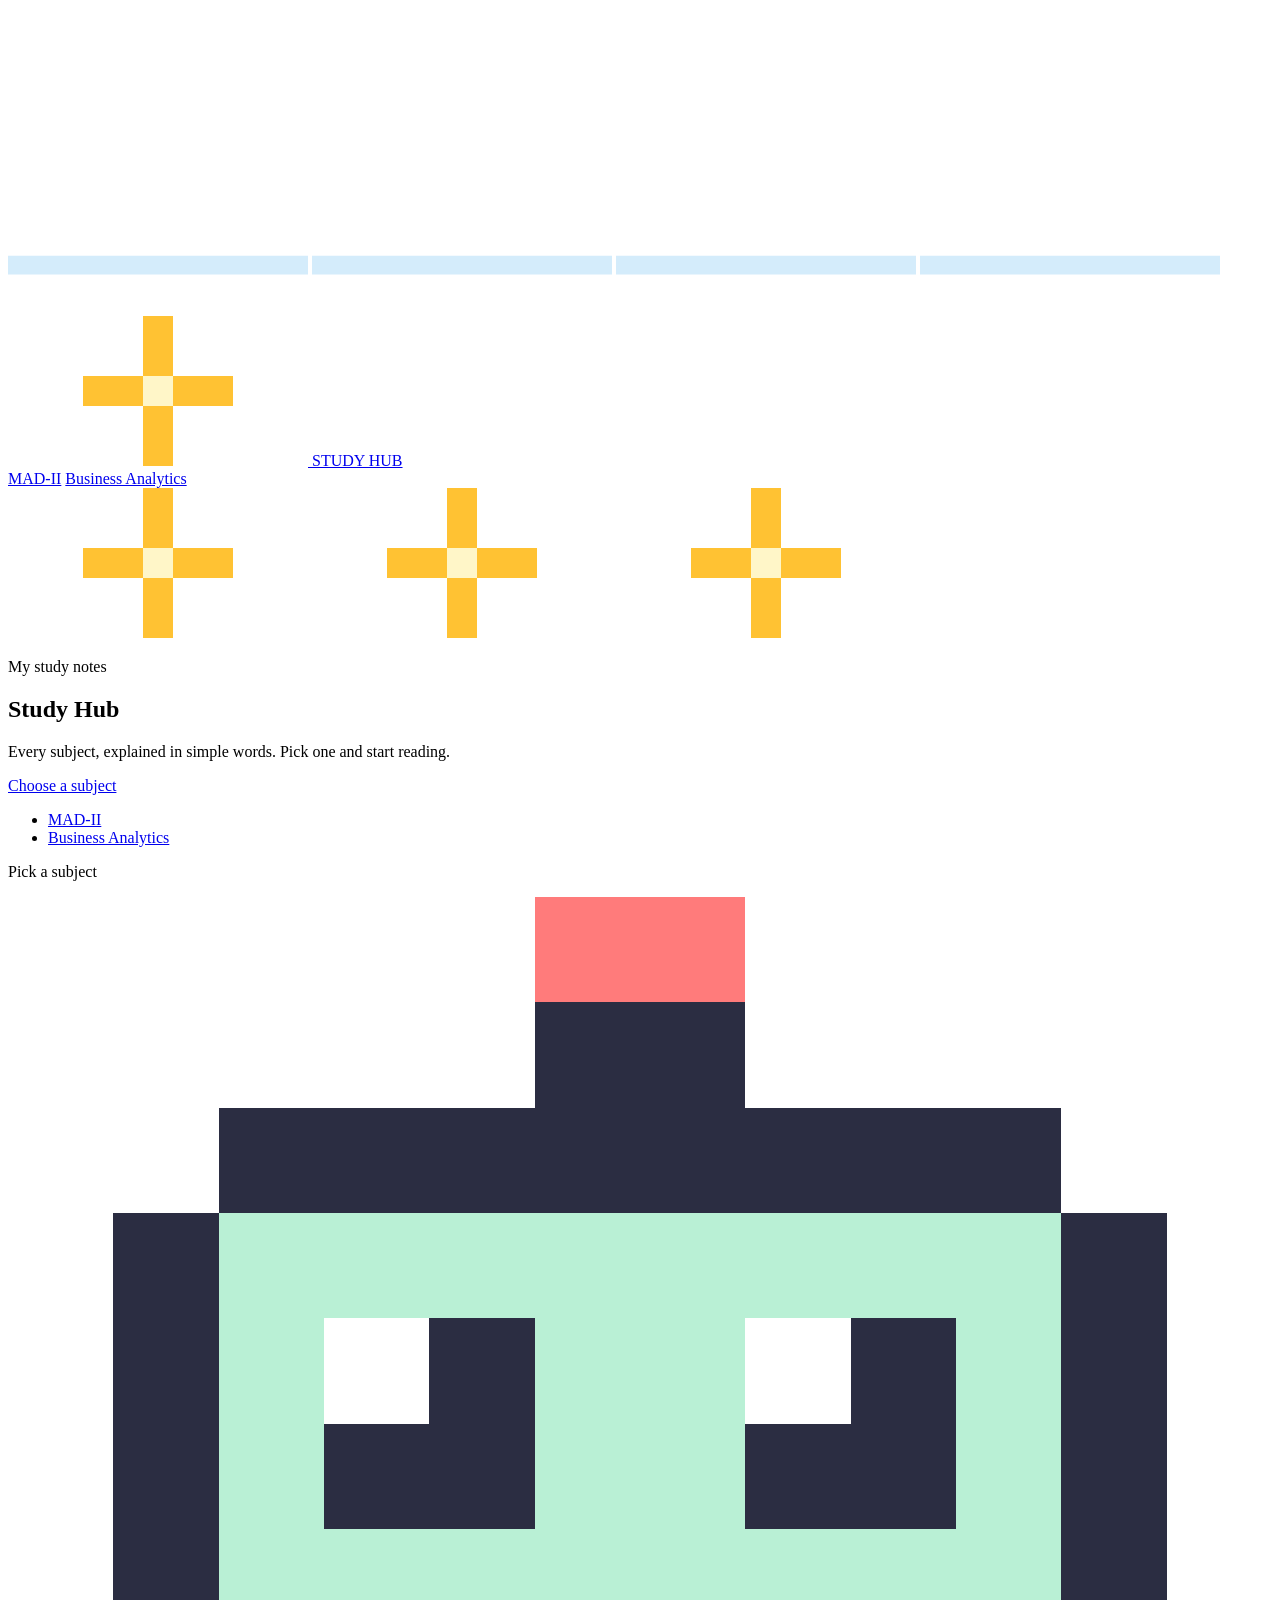
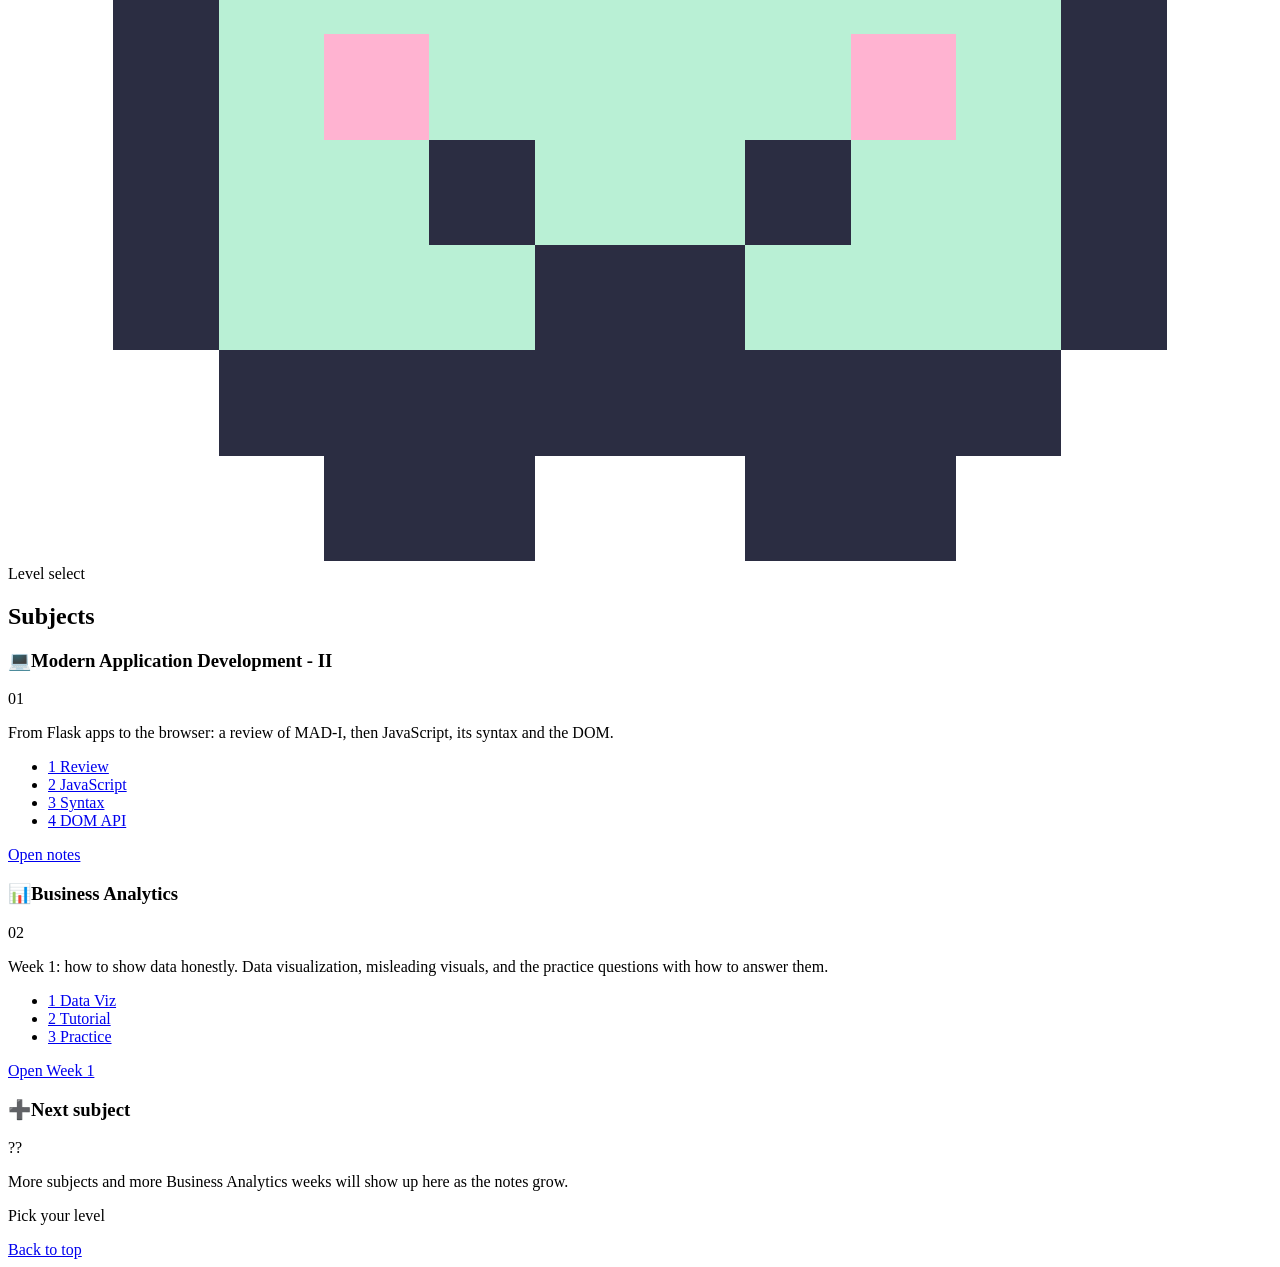
==== index.html @ 75c836ed "Rename index_1.html to index.html" ====
<!DOCTYPE html>
<html lang="en">
<head>
  <meta charset="utf-8">
  <meta name="viewport" content="width=device-width, initial-scale=1">
  <title>Study Hub</title>
  <meta name="description" content="Study Hub: my notes in simple words, one subject at a time. Modern Application Development - II and Business Analytics.">
  <link rel="preconnect" href="https://fonts.googleapis.com">
  <link rel="preconnect" href="https://fonts.gstatic.com" crossorigin>
  <link href="https://fonts.googleapis.com/css2?family=Fredoka:wght@400;500;600;700&family=Press+Start+2P&family=VT323&display=swap" rel="stylesheet">
  <link rel="stylesheet" href="style.css">
</head>
<body>

<div class="progress" aria-hidden="true"></div>

<!-- Pixel sprites reused across the page -->
<svg class="sprites" aria-hidden="true" focusable="false">
  <symbol id="cloud" viewBox="0 0 16 4">
    <path fill="#ffffff" d="M3 0h3v1H3z M8 0h4v1H8z M2 1h11v1H2z M1 2h14v1H1z M0 3h16v1H0z"/>
    <path fill="#d4ecfb" d="M0 3h16v1H0z"/>
  </symbol>
  <symbol id="star" viewBox="0 0 5 5">
    <path fill="#ffc233" d="M2 0h1v5H2z M0 2h5v1H0z"/>
    <path fill="#fff6c8" d="M2 2h1v1H2z"/>
  </symbol>
</svg>

<div class="sky" aria-hidden="true">
  <svg class="cloud c1"><use href="#cloud"/></svg>
  <svg class="cloud c2"><use href="#cloud"/></svg>
  <svg class="cloud c3"><use href="#cloud"/></svg>
  <svg class="cloud c4"><use href="#cloud"/></svg>
</div>

<header class="hud">
  <div class="hud-inner">
    <a class="brand" href="#top">
      <svg class="brand-star" aria-hidden="true"><use href="#star"/></svg>
      <span>STUDY HUB</span>
    </a>
    <nav aria-label="Subjects">
      <a href="mad2.html">MAD-II</a>
      <a href="ba-week1.html">Business Analytics</a>
    </nav>
  </div>
</header>

<main>

  <!-- ============ HERO ============ -->
  <section class="hero" id="top">
    <svg class="star st1" aria-hidden="true"><use href="#star"/></svg>
    <svg class="star st2" aria-hidden="true"><use href="#star"/></svg>
    <svg class="star st3" aria-hidden="true"><use href="#star"/></svg>

    <div class="hero-text">
      <p class="eyebrow">My study notes</p>
      <h1 class="title">
        <span style="--i:0;--c:#ff7b7b">Study</span>
        <span style="--i:1;--c:#ffd23f">Hub</span>
      </h1>
      <p class="lede">Every subject, explained in simple words. Pick one and start reading.</p>
      <p><a class="btn go" href="#subjects">Choose a subject</a></p>
      <ul class="world-links">
        <li><a href="mad2.html">MAD-II</a></li>
        <li><a href="ba-week1.html">Business Analytics</a></li>
      </ul>
    </div>

    <div class="mascot">
      <p class="bubble">Pick a subject</p>
      <svg class="robot" viewBox="0 0 12 12" role="img" aria-label="A friendly pixel robot" shape-rendering="crispEdges">
        <rect x="5" y="0" width="2" height="1" fill="#ff7b7b"/>
        <rect x="2" y="3" width="8" height="7" fill="#b9f0d5"/>
        <path fill="#2b2d42" d="M5 1h2v1H5z M2 2h8v1H2z M1 3h1v7H1z M10 3h1v7h-1z M2 10h8v1H2z M3 4h2v2H3z M7 4h2v2H7z M4 8h1v1H4z M7 8h1v1H7z M5 9h2v1H5z M3 11h2v1H3z M7 11h2v1H7z"/>
        <path fill="#ffffff" d="M3 4h1v1H3z M7 4h1v1H7z"/>
        <path fill="#ffb3d1" d="M3 7h1v1H3z M8 7h1v1H8z"/>
      </svg>
    </div>
  </section>


  <!-- ============ SUBJECTS ============ -->
  <section class="world wh" id="subjects">
    <header class="world-head">
      <div class="world-title">
        <span class="badge">Level select</span>
        <h2>Subjects</h2>
      </div>
    </header>

    <div class="grid">

      <!-- Subject 1 -->
      <article class="slide s-6 subject" id="subject-mad2">
        <header class="bar">
          <span class="dots" aria-hidden="true"><i></i><i></i><i></i></span>
          <h3><span class="ico" aria-hidden="true">💻</span>Modern Application Development - II</h3>
          <span class="no" title="Subject 1">01</span>
        </header>
        <div class="body">
          <p class="lead">From Flask apps to the browser: a review of MAD-I, then JavaScript, its syntax and the DOM.</p>
          <ul class="world-links">
            <li><a href="mad2.html#world-1">1 Review</a></li>
            <li><a href="mad2.html#world-2">2 JavaScript</a></li>
            <li><a href="mad2.html#world-3">3 Syntax</a></li>
            <li><a href="mad2.html#world-4">4 DOM API</a></li>
          </ul>
          <p class="push"><a class="btn go" href="mad2.html">Open notes</a></p>
        </div>
      </article>

      <!-- Subject 2 -->
      <article class="slide s-6 subject" id="subject-ba">
        <header class="bar">
          <span class="dots" aria-hidden="true"><i></i><i></i><i></i></span>
          <h3><span class="ico" aria-hidden="true">📊</span>Business Analytics</h3>
          <span class="no" title="Subject 2">02</span>
        </header>
        <div class="body">
          <p class="lead">Week 1: how to show data honestly. Data visualization, misleading visuals, and the practice questions with how to answer them.</p>
          <ul class="world-links">
            <li><a href="ba-week1.html#world-1">1 Data Viz</a></li>
            <li><a href="ba-week1.html#world-2">2 Tutorial</a></li>
            <li><a href="ba-week1.html#world-3">3 Practice</a></li>
          </ul>
          <p class="push"><a class="btn go" href="ba-week1.html">Open Week 1</a></p>
        </div>
      </article>

      <!-- Placeholder -->
      <article class="slide s-12 ghost" id="subject-next">
        <header class="bar">
          <span class="dots" aria-hidden="true"><i></i><i></i><i></i></span>
          <h3><span class="ico" aria-hidden="true">➕</span>Next subject</h3>
          <span class="no" title="Coming soon">??</span>
        </header>
        <div class="body">
          <p class="lead">More subjects and more Business Analytics weeks will show up here as the notes grow.</p>
        </div>
      </article>

    </div>
  </section>

</main>

<footer class="foot">
  <p class="clear">Pick your level</p>
  <a class="btn go" href="#top">Back to top</a>
</footer>

</body>
</html>
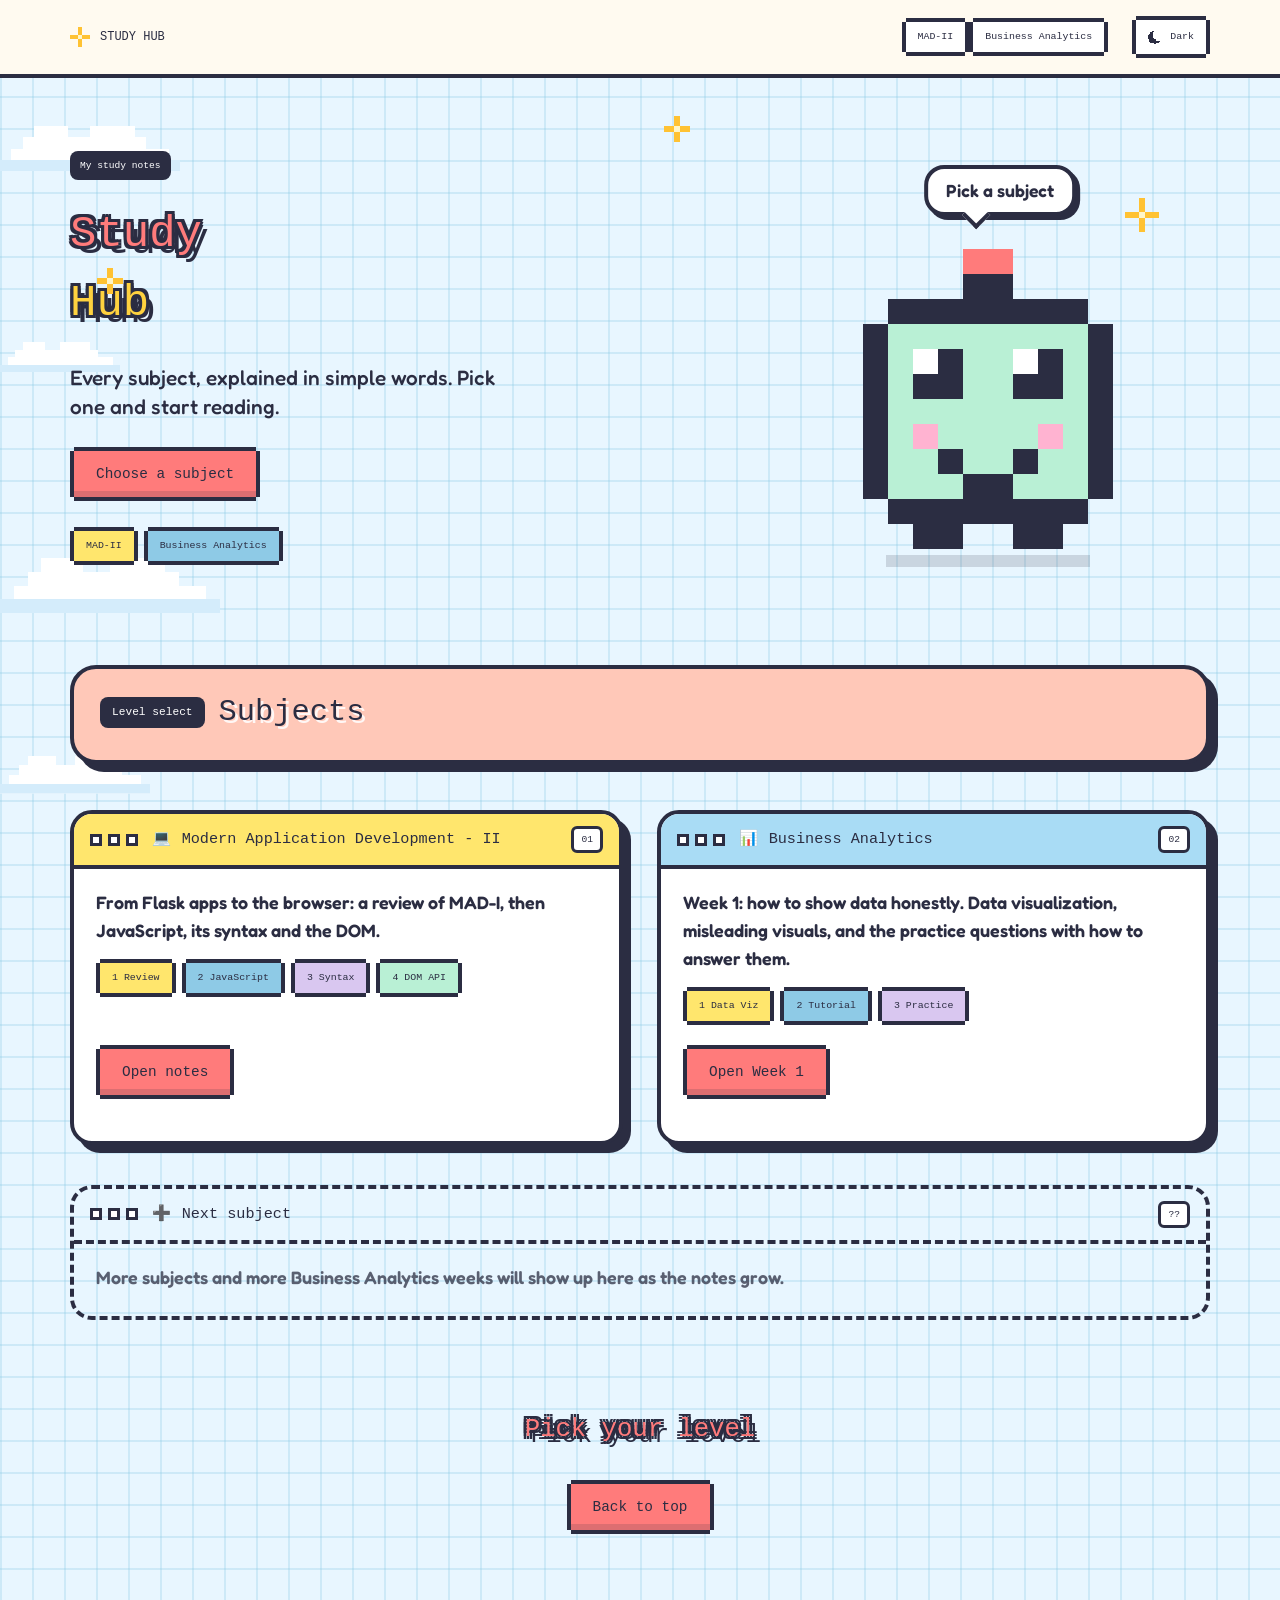
==== commit dc902d7b: "Add files via upload" ====
--- a/index.html
+++ b/index.html
@@ -9,6 +9,7 @@
   <link rel="preconnect" href="https://fonts.gstatic.com" crossorigin>
   <link href="https://fonts.googleapis.com/css2?family=Fredoka:wght@400;500;600;700&family=Press+Start+2P&family=VT323&display=swap" rel="stylesheet">
   <link rel="stylesheet" href="style.css">
+  <script src="theme.js"></script>
 </head>
 <body>
 
@@ -43,6 +44,11 @@
       <a href="mad2.html">MAD-II</a>
       <a href="ba-week1.html">Business Analytics</a>
     </nav>
+    <button class="theme-toggle" type="button" aria-pressed="false" aria-label="Switch to dark theme">
+      <svg class="tt-ico tt-moon" viewBox="0 0 12 12" aria-hidden="true" shape-rendering="crispEdges"><path fill="currentColor" d="M3 1h2v1h-2zM2 2h2v1h-2zM1 3h3v1h-3zM0 4h4v1h-4zM0 5h4v1h-4zM0 6h4v1h-4zM0 7h5v1h-5zM1 8h6v1h-6zM1 9h9v1h-9zM2 10h7v1h-7zM5 11h2v1h-2z"/></svg>
+      <svg class="tt-ico tt-sun" viewBox="0 0 12 12" aria-hidden="true" shape-rendering="crispEdges"><path fill="currentColor" d="M5 0h2v1h-2zM5 1h2v1h-2zM2 2h1v1h-1zM9 2h1v1h-1zM5 3h2v1h-2zM4 4h4v1h-4zM0 5h2v1h-2zM3 5h6v1h-6zM10 5h2v1h-2zM0 6h2v1h-2zM3 6h6v1h-6zM10 6h2v1h-2zM4 7h4v1h-4zM5 8h2v1h-2zM2 9h1v1h-1zM9 9h1v1h-1zM5 10h2v1h-2zM5 11h2v1h-2z"/></svg>
+      <span class="tt-label">Dark</span>
+    </button>
   </div>
 </header>
 
--- a/style.css
+++ b/style.css
@@ -0,0 +1,2045 @@
+/* ==========================================================
+   Study Hub - shared stylesheet
+   Cartoon + light pixel theme
+   (MAD-II base styles first, then "Study hub additions" at the end)
+   ========================================================== */
+
+/* ---------- Tokens ---------- */
+:root {
+  --ink: #2b2d42;
+  --paper: #fffaf0;
+  --sky: #e8f6ff;
+  --sky-2: #8ecae6;
+  --butter: #ffe66d;
+  --peach: #ffc8b8;
+  --lilac: #d9c7f0;
+  --mint: #b9f0d5;
+  --coral: #ff7b7b;
+  --pink: #ffb3d1;
+
+  /* theme tokens (light values = the original look) */
+  --edge: #2b2d42;          /* outlines and borders */
+  --edge-shadow: #2b2d42;   /* hard drop shadows */
+  --on-ink: #fff;           /* text drawn on an --ink fill */
+  --surface: #fff;          /* cards and chips */
+  --surface-2: #fff9ec;     /* soft panels */
+  --grid: rgba(142, 202, 230, 0.30);
+  --rule: rgba(43, 45, 66, 0.35);
+  --shade: rgba(43, 45, 66, 0.16);
+  --muted: rgba(43, 45, 66, 0.75);
+  --hl: #fff3b0;
+  --chip-res: #efe6fb;
+  --tricky: #ffe9e0;
+  --title-glow: rgba(255, 255, 255, 0.85);
+  --coral-hover: #ff9a9a;
+  --heavy-bg: #fff7a8;
+  --heavy-head: #ffd23f;
+
+  --font-pixel: "Press Start 2P", "Courier New", monospace;
+  --font-body: "Fredoka", "Baloo 2", "Comic Sans MS", "Trebuchet MS", system-ui, sans-serif;
+  --font-code: "VT323", "Courier New", monospace;
+}
+
+/* ---------- Base ---------- */
+*,
+*::before,
+*::after { box-sizing: border-box; }
+
+html {
+  scroll-behavior: smooth;
+  scroll-padding-top: 90px;
+  -webkit-text-size-adjust: 100%;
+}
+
+body {
+  margin: 0;
+  color: var(--ink);
+  font-family: var(--font-body);
+  font-size: 1.1rem;
+  line-height: 1.55;
+  background-color: var(--sky);
+  background-image: linear-gradient(var(--grid) 2px, transparent 2px),
+    linear-gradient(90deg, var(--grid) 2px, transparent 2px);
+  background-size: 32px 32px;
+}
+
+a { color: inherit; text-decoration-thickness: 3px; text-underline-offset: 3px; text-decoration-color: var(--coral); }
+a:hover { background: var(--butter); }
+a:focus-visible,
+abbr:focus-visible { outline: 4px solid var(--coral); outline-offset: 3px; }
+
+abbr[title] {
+  text-decoration: underline dotted 2px;
+  text-underline-offset: 4px;
+  cursor: help;
+}
+
+mark {
+  color: inherit;
+  padding: 0 3px;
+  background: linear-gradient(transparent 52%, var(--butter) 52%);
+  font-weight: 600;
+}
+
+code {
+  font-family: var(--font-code);
+  font-size: 1.3em;
+  line-height: 1;
+  padding: 0 6px;
+  background: var(--hl);
+  border: 2px solid var(--edge);
+  border-radius: 6px;
+}
+
+.sprites { position: absolute; width: 0; height: 0; overflow: hidden; }
+
+/* ---------- Scroll progress (CSS only, where supported) ---------- */
+.progress {
+  display: none;
+  position: fixed;
+  inset: 0 0 auto 0;
+  height: 6px;
+  background: var(--coral);
+  transform-origin: left center;
+  transform: scaleX(0);
+  z-index: 100;
+}
+@supports (animation-timeline: scroll()) {
+  .progress { display: block; animation: fill linear both; animation-timeline: scroll(root); }
+}
+@keyframes fill { to { transform: scaleX(1); } }
+
+/* ---------- Drifting pixel clouds ---------- */
+.sky { position: fixed; inset: 0; z-index: 0; pointer-events: none; overflow: hidden; }
+.cloud { position: absolute; left: 0; shape-rendering: crispEdges; animation: drift linear infinite; }
+.c1 { top: 14%; width: 180px; height: 45px;   animation-duration: 95s;  animation-delay: -20s; }
+.c2 { top: 38%; width: 120px; height: 30px;   animation-duration: 120s; animation-delay: -70s; }
+.c3 { top: 62%; width: 220px; height: 55px;   animation-duration: 140s; animation-delay: -40s; }
+.c4 { top: 84%; width: 150px; height: 37.5px; animation-duration: 110s; animation-delay: -90s; }
+@keyframes drift {
+  from { translate: -300px 0; }
+  to   { translate: calc(100vw + 100px) 0; }
+}
+
+/* ---------- Pixel buttons (notched corners) ---------- */
+.hud nav a,
+.btn,
+.world-links a {
+  display: inline-block;
+  font-family: var(--font-pixel);
+  font-size: 0.62rem;
+  line-height: 1;
+  color: var(--ink);
+  text-decoration: none;
+  background: var(--surface);
+  padding: 10px 12px;
+  margin: 4px;
+  white-space: nowrap;
+  box-shadow: 0 -4px 0 0 var(--edge),
+    0 4px 0 0 var(--edge),
+    -4px 0 0 0 var(--edge),
+    4px 0 0 0 var(--edge);
+  transition: translate 0.12s, background 0.12s;
+}
+.hud nav a:hover,
+.btn:hover,
+.world-links a:hover { background: var(--butter); translate: 0 -3px; }
+.btn:active,
+.hud nav a:active,
+.world-links a:active { translate: 0 2px; }
+
+.btn.go {
+  font-size: 0.9rem;
+  padding: 16px 22px;
+  background: var(--coral);
+  box-shadow: 0 -4px 0 0 var(--edge),
+    0 4px 0 0 var(--edge),
+    -4px 0 0 0 var(--edge),
+    4px 0 0 0 var(--edge),
+    inset 0 -6px 0 0 var(--shade);
+}
+.btn.go:hover { background: var(--coral-hover); }
+
+/* ---------- Top bar ---------- */
+.hud {
+  position: sticky;
+  top: 0;
+  z-index: 50;
+  background: var(--paper);
+  border-bottom: 4px solid var(--edge);
+}
+.hud-inner {
+  max-width: 1180px;
+  margin: 0 auto;
+  padding: 10px 20px;
+  display: flex;
+  align-items: center;
+  gap: 18px;
+}
+.brand {
+  display: flex;
+  align-items: center;
+  gap: 10px;
+  font-family: var(--font-pixel);
+  font-size: 0.75rem;
+  white-space: nowrap;
+  text-decoration: none;
+}
+.brand:hover { background: none; }
+.brand abbr { text-decoration: none; cursor: pointer; }
+.brand-star { width: 20px; height: 20px; shape-rendering: crispEdges; }
+.hud nav {
+  display: flex;
+  margin-left: auto;
+  overflow-x: auto;
+  padding: 8px 8px;
+}
+
+/* ---------- Hero ---------- */
+.hero {
+  position: relative;
+  z-index: 1;
+  max-width: 1180px;
+  margin: 0 auto;
+  padding: 70px 20px 30px;
+  display: grid;
+  grid-template-columns: 1.5fr 1fr;
+  gap: 30px;
+  align-items: center;
+}
+
+.title {
+  margin: 0 0 34px;
+  font-family: var(--font-pixel);
+  font-weight: 400;
+  font-size: clamp(1.35rem, 5.4vw, 2.75rem);
+  line-height: 1.55;
+}
+.title span {
+  display: block;
+  width: max-content;
+  max-width: 100%;
+  color: var(--c, #fff);
+  --o: 3px;
+  text-shadow: var(--o) 0 var(--edge-shadow),
+    calc(var(--o) * -1) 0 var(--edge-shadow),
+    0 var(--o) var(--edge-shadow),
+    0 calc(var(--o) * -1) var(--edge-shadow),
+    var(--o) var(--o) var(--edge-shadow),
+    calc(var(--o) * -1) calc(var(--o) * -1) var(--edge-shadow),
+    var(--o) calc(var(--o) * -1) var(--edge-shadow),
+    calc(var(--o) * -1) var(--o) var(--edge-shadow),
+    7px 7px 0 var(--edge-shadow);
+  animation: bob 3.2s ease-in-out infinite;
+  animation-delay: calc(var(--i) * -0.55s);
+}
+@keyframes bob {
+  0%, 100% { translate: 0 0; }
+  50% { translate: 0 -7px; }
+}
+
+.world-links {
+  display: flex;
+  flex-wrap: wrap;
+  gap: 8px 6px;
+  list-style: none;
+  margin: 26px 0 0;
+  padding: 0;
+}
+.world-links li:nth-child(1) a { background: var(--butter); }
+.world-links li:nth-child(2) a { background: var(--sky-2); }
+.world-links li:nth-child(3) a { background: var(--lilac); }
+.world-links li:nth-child(4) a { background: var(--mint); }
+.world-links a:hover { background: var(--surface); }
+
+.mascot {
+  position: relative;
+  justify-self: center;
+  width: min(300px, 70vw);
+  padding-top: 84px;
+}
+.robot {
+  display: block;
+  width: 100%;
+  height: auto;
+  animation: bob 2.6s ease-in-out infinite;
+}
+.mascot::after {
+  content: "";
+  position: absolute;
+  left: 16%;
+  right: 16%;
+  bottom: -18px;
+  height: 12px;
+  background: var(--shade);
+}
+.bubble {
+  position: absolute;
+  top: 0;
+  left: 50%;
+  translate: -42% 0;
+  margin: 0;
+  padding: 8px 18px;
+  font-weight: 600;
+  white-space: nowrap;
+  background: var(--surface);
+  border: 4px solid var(--edge);
+  border-radius: 20px;
+  box-shadow: 4px 4px 0 var(--edge-shadow);
+}
+.bubble::after {
+  content: "";
+  position: absolute;
+  left: 38px;
+  bottom: -13px;
+  width: 20px;
+  height: 20px;
+  background: var(--surface);
+  border-right: 4px solid var(--edge);
+  border-bottom: 4px solid var(--edge);
+  rotate: 45deg;
+}
+
+.star { position: absolute; width: 26px; height: 26px; shape-rendering: crispEdges; animation: twinkle 2.4s steps(2) infinite; }
+.st1 { top: 38px;  left: 52%; }
+.st2 { top: 190px; left: 4%;  animation-delay: -0.8s; }
+.st3 { top: 120px; right: 6%; animation-delay: -1.6s; width: 34px; height: 34px; }
+@keyframes twinkle { 50% { opacity: 0.2; } }
+
+/* ---------- Worlds ---------- */
+.world {
+  position: relative;
+  z-index: 1;
+  max-width: 1180px;
+  margin: 0 auto;
+  padding: 70px 20px 20px;
+}
+.w1 { --wbg: #ffe66d; --a1: #ffe66d; --a2: #ffc8b8; --a3: #ffb3d1; }
+.w2 { --wbg: #a9dcf5; --a1: #8ecae6; --a2: #b9f0d5; --a3: #ffe66d; }
+.w3 { --wbg: #dcc9f5; --a1: #d9c7f0; --a2: #ffb3d1; --a3: #b9f0d5; }
+.w4 { --wbg: #b9f0d5; --a1: #b9f0d5; --a2: #ffc8b8; --a3: #8ecae6; }
+
+.world-head {
+  background: var(--wbg);
+  border: 4px solid var(--edge);
+  border-radius: 26px;
+  box-shadow: 8px 8px 0 var(--edge-shadow);
+  padding: 22px 26px 26px;
+  margin-bottom: 46px;
+}
+.world-title { display: flex; flex-wrap: wrap; align-items: center; gap: 14px; }
+.badge {
+  font-family: var(--font-pixel);
+  font-size: 0.7rem;
+  line-height: 1;
+  color: var(--on-ink);
+  background: var(--ink);
+  padding: 10px 12px;
+  border-radius: 8px;
+}
+.world-title h2 {
+  flex: 1 1 auto;
+  margin: 0;
+  font-family: var(--font-pixel);
+  font-weight: 400;
+  font-size: clamp(1.1rem, 3.2vw, 1.9rem);
+  line-height: 1.4;
+  text-shadow: 3px 3px 0 var(--title-glow);
+}
+
+/* Level map */
+.path {
+  display: flex;
+  flex-wrap: wrap;
+  margin: 28px 0 0;
+  padding: 0;
+  list-style: none;
+  counter-reset: stop;
+}
+.path > li {
+  position: relative;
+  flex: 1 1 190px;
+  padding: 0 12px 4px;
+  text-align: center;
+  counter-increment: stop;
+}
+.path > li::before {
+  content: counter(stop);
+  display: grid;
+  place-items: center;
+  width: 46px;
+  height: 46px;
+  margin: 0 auto 10px;
+  font-family: var(--font-pixel);
+  font-size: 0.8rem;
+  background: var(--surface);
+  border: 4px solid var(--edge);
+  border-radius: 50%;
+  box-shadow: 3px 3px 0 var(--edge-shadow);
+  position: relative;
+  z-index: 1;
+}
+.path > li::after {
+  content: "";
+  position: absolute;
+  top: 21px;
+  left: calc(50% + 32px);
+  right: calc(-50% + 32px);
+  border-top: 4px dashed var(--edge);
+}
+.path > li:last-child::after { display: none; }
+.path > li > span { font-weight: 600; line-height: 1.3; display: block; }
+
+.mini {
+  display: flex;
+  flex-wrap: wrap;
+  justify-content: center;
+  gap: 6px;
+  margin: 8px 0 0;
+  padding: 0;
+  list-style: none;
+}
+.mini li {
+  font-family: var(--font-code);
+  font-size: 1.3rem;
+  line-height: 1;
+  padding: 3px 9px;
+  background: var(--surface);
+  border: 3px solid var(--edge);
+  border-radius: 8px;
+}
+
+/* ---------- Slide grid ---------- */
+.grid {
+  display: grid;
+  grid-template-columns: repeat(12, minmax(0, 1fr));
+  gap: 40px 34px;
+}
+.s-12 { grid-column: span 12; }
+.s-6  { grid-column: span 6; }
+
+/* ---------- Slide card ---------- */
+.slide {
+  --accent: var(--a1);
+  --tint: var(--surface-2);
+  display: flex;
+  flex-direction: column;
+  min-width: 0;
+  background: var(--surface);
+  border: 4px solid var(--edge);
+  border-radius: 22px;
+  box-shadow: 8px 8px 0 var(--edge-shadow);
+  overflow: hidden;
+}
+.grid > .slide:nth-child(3n+2) { --accent: var(--a2); }
+.grid > .slide:nth-child(3n+3) { --accent: var(--a3); }
+@supports (color: color-mix(in srgb, red 10%, white)) {
+  .slide { --tint: color-mix(in srgb, var(--accent) 26%, var(--surface)); }
+}
+
+.bar {
+  display: flex;
+  align-items: center;
+  gap: 14px;
+  padding: 12px 16px;
+  background: var(--accent);
+  border-bottom: 4px solid var(--edge);
+}
+.dots { display: flex; gap: 6px; flex: none; }
+.dots i { display: block; width: 12px; height: 12px; background: var(--surface); border: 3px solid var(--edge); }
+.bar h3 {
+  flex: 1;
+  margin: 0;
+  font-family: var(--font-pixel);
+  font-weight: 400;
+  font-size: clamp(0.72rem, 1.5vw, 0.95rem);
+  line-height: 1.7;
+}
+.ico { margin-right: 0.7em; }
+.no {
+  flex: none;
+  font-family: var(--font-pixel);
+  font-size: 0.6rem;
+  line-height: 1;
+  padding: 6px 7px;
+  background: var(--surface);
+  border: 3px solid var(--edge);
+  border-radius: 6px;
+}
+.world-title .no { background: var(--surface); }
+
+.body { flex: 1; padding: 20px 22px 24px; }
+.body > * + * { margin-top: 18px; }
+
+/* ---------- Topic blocks ---------- */
+.topics { display: grid; gap: 18px; grid-template-columns: 1fr; }
+.cols-2 { grid-template-columns: repeat(2, minmax(0, 1fr)); }
+.cols-3 { grid-template-columns: repeat(3, minmax(0, 1fr)); }
+
+.topic {
+  min-width: 0;
+  padding: 14px 16px 14px;
+  background: var(--tint);
+  border: 3px dashed var(--edge);
+  border-radius: 16px;
+}
+.topic > * + * { margin-top: 10px; }
+.topic p { margin: 0; }
+.topic > h4 {
+  display: inline-block;
+  margin: 0;
+  padding: 3px 12px;
+  font-size: 1.05rem;
+  font-weight: 700;
+  line-height: 1.3;
+  background: var(--accent);
+  border: 3px solid var(--edge);
+  border-radius: 14px;
+  rotate: -1deg;
+}
+.topic > h4 + * { margin-top: 12px; }
+.lead { margin: 0; font-weight: 600; font-size: 1.12rem; }
+.note {
+  margin: 20px 0 0;
+  padding-top: 12px;
+  font-weight: 500;
+  border-top: 3px dashed var(--edge);
+}
+.callout {
+  margin: 18px 0 0;
+  padding: 12px 16px;
+  font-weight: 600;
+  background: var(--butter);
+  border: 3px solid var(--edge);
+  border-radius: 16px;
+  box-shadow: 4px 4px 0 var(--edge-shadow);
+}
+.plus { font-weight: 500; }
+
+/* ---------- Bullets ---------- */
+.bullets,
+.bullets ul { margin: 0; padding: 0; list-style: none; }
+.bullets li { position: relative; margin: 0.5em 0; padding-left: 28px; }
+.bullets > li:first-child { margin-top: 0; }
+.bullets > li:last-child { margin-bottom: 0; }
+.bullets li::before {
+  content: "";
+  position: absolute;
+  left: 2px;
+  top: calc(0.775em - 6px);
+  width: 12px;
+  height: 12px;
+  background: var(--accent);
+  border: 3px solid var(--edge);
+}
+.bullets ul { margin: 0.35em 0 0.2em; }
+.bullets ul li { margin: 0.3em 0; }
+.bullets ul li::before {
+  width: 10px;
+  height: 10px;
+  top: calc(0.775em - 5px);
+  background: var(--surface);
+  border-radius: 50%;
+}
+
+/* ---------- Stickers ---------- */
+.sticker {
+  display: inline-block;
+  padding: 1px 12px;
+  font-weight: 600;
+  line-height: 1.4;
+  background: var(--butter);
+  border: 3px solid var(--edge);
+  border-radius: 12px;
+  box-shadow: 3px 3px 0 var(--edge-shadow);
+  rotate: -1.2deg;
+}
+.sticker.warn { background: var(--coral); }
+.sticker.tip  { background: var(--mint); }
+
+/* ---------- Keyword chips ---------- */
+.chips {
+  display: flex;
+  flex-wrap: wrap;
+  gap: 12px;
+  margin: 0;
+  padding: 4px 2px 6px;
+  list-style: none;
+}
+.chips li {
+  font-family: var(--font-code);
+  font-size: 1.45rem;
+  line-height: 1;
+  padding: 6px 11px 5px;
+  background: var(--surface);
+  border: 3px solid var(--edge);
+  border-radius: 10px;
+  box-shadow: 3px 3px 0 var(--edge-shadow);
+  transition: translate 0.12s, rotate 0.12s;
+}
+.chips li:nth-child(odd)  { rotate: -1.5deg; }
+.chips li:nth-child(even) { rotate: 1.2deg; }
+.chips li:hover { rotate: 0deg; translate: 0 -4px; }
+.chips.reserved li { background: var(--chip-res); }
+.chips.lit li { background: var(--mint); }
+.chips.avoid li { background: var(--peach); }
+
+/* ---------- Code windows ---------- */
+.code {
+  margin: 0;
+  overflow: hidden;
+  background: var(--surface-2);
+  border: 3px solid var(--edge);
+  border-radius: 14px;
+  box-shadow: 4px 4px 0 var(--edge-shadow);
+}
+.topic > .code { margin-top: 12px; }
+.code figcaption {
+  display: flex;
+  align-items: center;
+  gap: 10px;
+  padding: 8px 10px;
+  font-family: var(--font-pixel);
+  font-size: 0.55rem;
+  line-height: 1.4;
+  background: var(--sky-2);
+  border-bottom: 3px solid var(--edge);
+}
+.lights { display: flex; gap: 5px; }
+.lights i { display: block; width: 10px; height: 10px; background: var(--surface); border: 2px solid var(--edge); }
+.lights i:nth-child(1) { background: var(--coral); }
+.lights i:nth-child(2) { background: var(--butter); }
+.lights i:nth-child(3) { background: var(--mint); }
+.code pre {
+  margin: 0;
+  padding: 12px 16px;
+  overflow-x: auto;
+  font-family: var(--font-code);
+  font-size: 1.5rem;
+  line-height: 1.2;
+  white-space: pre;
+}
+.code pre code { padding: 0; font-size: inherit; background: none; border: 0; border-radius: 0; }
+.k { color: #d6336c; }
+.s { color: #2b8a3e; }
+.c { color: #667085; }
+.f { color: #1971c2; }
+.n { color: #e8590c; }
+
+.codes { display: grid; gap: 22px; grid-template-columns: repeat(3, minmax(0, 1fr)); }
+
+/* ---------- Input and output ---------- */
+.io {
+  position: relative;
+  display: grid;
+  grid-template-columns: 1fr auto 1fr;
+  align-items: center;
+}
+.io::before {
+  content: "";
+  position: absolute;
+  left: 8%;
+  right: 8%;
+  top: 50%;
+  border-top: 4px dashed var(--edge);
+}
+.io-card {
+  position: relative;
+  z-index: 1;
+  padding: 16px 20px;
+  background: var(--tint);
+  border: 3px solid var(--edge);
+  border-radius: 18px;
+  box-shadow: 5px 5px 0 var(--edge-shadow);
+}
+.io-card h4 { margin: 0 0 4px; font-size: 1.2rem; }
+.io-card p { margin: 0; }
+.dom-node {
+  position: relative;
+  z-index: 2;
+  display: grid;
+  place-items: center;
+  width: 96px;
+  height: 96px;
+  margin: 0 -10px;
+  font-family: var(--font-pixel);
+  font-size: 0.85rem;
+  background: var(--butter);
+  border: 4px solid var(--edge);
+  border-radius: 50%;
+  box-shadow: 4px 4px 0 var(--edge-shadow);
+}
+
+/* ---------- Footer ---------- */
+.foot {
+  position: relative;
+  z-index: 1;
+  padding: 70px 20px 90px;
+  text-align: center;
+}
+.clear {
+  margin: 0 0 30px;
+  font-family: var(--font-pixel);
+  font-size: clamp(1rem, 3vw, 1.6rem);
+  color: var(--coral);
+  text-shadow: 3px 0 var(--edge-shadow), -3px 0 var(--edge-shadow), 0 3px var(--edge-shadow), 0 -3px var(--edge-shadow),
+    3px 3px var(--edge-shadow), -3px -3px var(--edge-shadow), 3px -3px var(--edge-shadow), -3px 3px var(--edge-shadow),
+    6px 6px 0 var(--edge-shadow);
+}
+
+/* ---------- In simple words ---------- */
+.simple {
+  margin-top: 22px;
+  background: var(--surface);
+  border: 3px solid var(--edge);
+  border-radius: 16px;
+  box-shadow: 4px 4px 0 var(--edge-shadow);
+  overflow: hidden;
+}
+.world-head .simple { --accent: var(--wbg); margin-top: 28px; text-align: left; }
+.simple > summary {
+  display: flex;
+  align-items: center;
+  gap: 10px;
+  padding: 9px 14px;
+  font-family: var(--font-pixel);
+  font-size: 0.62rem;
+  line-height: 1.6;
+  color: var(--on-ink);
+  background: var(--ink);
+  cursor: pointer;
+  list-style: none;
+  user-select: none;
+}
+.simple > summary::-webkit-details-marker { display: none; }
+.simple > summary::before { content: ""; flex: none; width: 10px; height: 10px; background: var(--butter); }
+.simple > summary::after { content: "-"; margin-left: auto; }
+.simple:not([open]) > summary::after { content: "+"; }
+.simple > summary:focus-visible { outline: 4px solid var(--coral); outline-offset: -4px; }
+.simple-body { padding: 16px 18px 18px; font-size: 1.05rem; }
+.simple-body > * + * { margin-top: 14px; }
+.simple-body p { margin: 0; }
+.analogy,
+.nb {
+  padding: 10px 14px;
+  border: 3px solid var(--edge);
+  border-radius: 14px;
+}
+.analogy { background: var(--butter); box-shadow: 3px 3px 0 var(--edge-shadow); }
+.nb { background: var(--mint); }
+.simple .code figcaption { text-transform: none; }
+
+/* ---------- Responsive ---------- */
+@media (max-width: 980px) {
+  .hero { grid-template-columns: 1fr; padding-top: 50px; }
+  .mascot { order: -1; }
+  .cols-3 { grid-template-columns: repeat(2, minmax(0, 1fr)); }
+  .codes { grid-template-columns: 1fr; }
+  .s-6 { grid-column: span 12; }
+}
+
+@media (max-width: 680px) {
+  body { font-size: 1.05rem; }
+  .hud-inner { gap: 10px; padding: 8px 14px; }
+  .world { padding: 54px 14px 10px; }
+  .hero { padding-left: 14px; padding-right: 14px; }
+  .title span { --o: 2px; }
+  .cols-2, .cols-3 { grid-template-columns: 1fr; }
+  .world-head { padding: 18px 16px 20px; box-shadow: 6px 6px 0 var(--edge-shadow); }
+  .path > li { flex-basis: 100%; padding-bottom: 14px; }
+  .path > li::after { display: none; }
+  .grid { gap: 32px; }
+  .body { padding: 16px 16px 20px; }
+  .dots { display: none; }
+  .io { grid-template-columns: 1fr; gap: 16px; justify-items: center; }
+  .io::before { left: 50%; right: auto; top: 8%; bottom: 8%; border-top: 0; border-left: 4px dashed var(--edge); }
+  .io-card { width: 100%; }
+  .dom-node { margin: 0; }
+  .st1, .st2 { display: none; }
+}
+
+/* ---------- Reduced motion ---------- */
+@media (prefers-reduced-motion: reduce) {
+  *, *::before, *::after {
+    animation: none !important;
+    transition: none !important;
+    scroll-behavior: auto !important;
+  }
+  .cloud { translate: 12vw 0; }
+}
+
+@media (max-width: 680px) {
+  .simple-body { padding: 14px 14px 16px; }
+  .simple > summary { font-size: 0.55rem; }
+}
+
+
+/* ==========================================================
+   Study hub additions
+   Hub page, tables, CSS mini-charts, question cards.
+   Everything above this line is the original MAD-II theme.
+   ========================================================== */
+
+/* ---------- Extra column layout ---------- */
+.cols-4 { grid-template-columns: repeat(4, minmax(0, 1fr)); }
+
+/* ---------- Navigation extras ---------- */
+.hud nav a.hub-link { background: var(--peach); }
+.hud nav a.hub-link:hover { background: var(--butter); }
+.foot .btn { margin: 4px 6px; }
+
+/* ---------- Hub landing page ---------- */
+.eyebrow {
+  display: inline-block;
+  margin: 0 0 20px;
+  padding: 8px 10px;
+  font-family: var(--font-pixel);
+  font-size: 0.6rem;
+  line-height: 1.4;
+  color: var(--on-ink);
+  background: var(--ink);
+  border-radius: 8px;
+}
+.lede { margin: -8px 0 26px; max-width: 36ch; font-size: 1.3rem; font-weight: 500; line-height: 1.4; }
+.wh { --wbg: #ffc8b8; --a1: #ffe66d; --a2: #a9dcf5; --a3: #d9c7f0; }
+
+.subject .body { display: flex; flex-direction: column; gap: 14px; }
+.subject .body > * + * { margin-top: 0; }
+.subject .world-links { margin: 0; }
+.subject .push { margin-top: auto; padding-top: 6px; }
+.subject .push .btn { margin-left: 4px; }
+.slide.ghost { background: transparent; border-style: dashed; box-shadow: none; }
+.slide.ghost .bar { background: transparent; border-bottom-style: dashed; }
+.slide.ghost .body { color: var(--muted); }
+
+/* ---------- Tables ---------- */
+.tbl-wrap { overflow-x: auto; border-radius: 14px; }
+.tbl {
+  width: 100%;
+  border-collapse: separate;
+  border-spacing: 0;
+  background: var(--surface);
+  border: 3px solid var(--edge);
+  border-radius: 14px;
+  overflow: hidden;
+  font-size: 1rem;
+}
+.tbl.min { min-width: 520px; }
+.tbl.min-lg { min-width: 680px; }
+.tbl th,
+.tbl td {
+  padding: 9px 12px;
+  text-align: left;
+  vertical-align: middle;
+  border-bottom: 2px dashed var(--rule);
+}
+.tbl thead th {
+  font-family: var(--font-pixel);
+  font-weight: 400;
+  font-size: 0.58rem;
+  line-height: 1.7;
+  background: var(--accent);
+  border-bottom: 3px solid var(--edge);
+}
+.tbl tbody tr:last-child th,
+.tbl tbody tr:last-child td { border-bottom: 0; }
+.tbl tbody th { font-weight: 700; }
+.tbl .num { text-align: right; font-variant-numeric: tabular-nums; }
+.tbl tr.hl th,
+.tbl tr.hl td { background: var(--hl); }
+.tbl tfoot th,
+.tbl tfoot td { border-top: 3px solid var(--edge); border-bottom: 0; font-weight: 700; background: var(--tint); }
+.tbl .cico { width: 38px; height: 38px; vertical-align: middle; }
+.tbl .tricky th,
+.tbl .tricky td { background: var(--tricky); }
+
+/* Same table, two looks (data-ink principle) */
+.tbl.heavy { background: var(--heavy-bg); border-radius: 0; }
+.tbl.heavy th,
+.tbl.heavy td { border: 2px solid var(--edge); }
+.tbl.heavy thead th { background: var(--heavy-head); font-family: var(--font-body); font-size: 0.95rem; font-weight: 700; }
+.tbl.plain { border: 0; background: transparent; border-radius: 0; }
+.tbl.plain th,
+.tbl.plain td { border: 0; padding: 6px 12px; }
+.tbl.plain thead th {
+  background: none;
+  font-family: var(--font-body);
+  font-size: 0.95rem;
+  font-weight: 700;
+  border-bottom: 2px solid var(--edge);
+}
+
+/* ---------- Chart icons ---------- */
+.cico { width: 46px; height: 46px; flex: none; display: inline-block; vertical-align: middle; }
+
+/* ---------- CSS mini charts ---------- */
+.mchart { margin: 0; --h: 150px; }
+.mchart > figcaption {
+  display: flex;
+  flex-wrap: wrap;
+  align-items: center;
+  gap: 8px;
+  margin-bottom: 8px;
+  font-weight: 700;
+  line-height: 1.3;
+}
+.plot { display: grid; grid-template-columns: auto minmax(0, 1fr); gap: 8px; padding: 24px 0 32px; }
+.yt {
+  display: flex;
+  flex-direction: column;
+  justify-content: space-between;
+  height: var(--h);
+  margin: 0;
+  padding: 0;
+  list-style: none;
+  text-align: right;
+  font-family: var(--font-code);
+  font-size: 1.15rem;
+  line-height: 1;
+}
+.area {
+  display: flex;
+  align-items: flex-end;
+  gap: 10px;
+  height: var(--h);
+  padding: 0 8px;
+  border-left: 3px solid var(--edge);
+  border-bottom: 3px solid var(--edge);
+}
+.mb {
+  position: relative;
+  flex: 1 1 0;
+  min-width: 0;
+  height: calc(var(--v) * 100%);
+  background: var(--sky-2);
+  border: 3px solid var(--edge);
+  border-bottom: 0;
+  border-radius: 6px 6px 0 0;
+}
+.mb.hl { background: var(--coral); }
+.mb.alt { background: var(--butter); }
+.mb.good { background: var(--mint); }
+.mb b,
+.mb em {
+  position: absolute;
+  left: 50%;
+  font-family: var(--font-code);
+  font-size: 1.15rem;
+  font-weight: 400;
+  font-style: normal;
+  line-height: 1;
+  white-space: nowrap;
+}
+.mb b { bottom: 100%; translate: -50% -4px; }
+.mb em { top: 100%; translate: -50% 9px; }
+.mchart.nolabels .mb b { display: none; }
+
+.mchart.dense { --h: 190px; }
+.mchart.dense .plot { padding-bottom: 96px; }
+.mchart.dense .area { gap: 5px; padding: 0 5px; }
+.mchart.dense .mb { border-width: 2px; border-bottom: 0; border-radius: 4px 4px 0 0; }
+.mchart.dense .mb b { display: none; }
+.mchart.dense .mb em {
+  writing-mode: vertical-rl;
+  rotate: 180deg;
+  translate: -50% 8px;
+  font-size: 1.05rem;
+}
+.chart-scroll { overflow-x: auto; padding-bottom: 4px; }
+.chart-scroll > .mchart { min-width: 520px; }
+
+.sw {
+  display: inline-block;
+  width: 14px;
+  height: 14px;
+  margin-right: 6px;
+  vertical-align: -2px;
+  background: var(--sky-2);
+  border: 3px solid var(--edge);
+}
+.sw.hl { background: var(--coral); }
+.sw.alt { background: var(--butter); }
+
+/* Pie made from a gradient */
+.pie {
+  width: 140px;
+  aspect-ratio: 1;
+  flex: none;
+  border: 3px solid var(--edge);
+  border-radius: 50%;
+}
+.pie.tilt {
+  transform: perspective(260px) rotateX(58deg);
+  transform-origin: 50% 50%;
+  margin: -18px 0 -6px;
+  box-shadow: 0 20px 0 0 #555873, 0 20px 0 3px var(--edge-shadow);
+}
+
+/* ---------- Misleading vs honest ---------- */
+.versus { display: grid; gap: 18px; grid-template-columns: repeat(2, minmax(0, 1fr)); }
+.vbox {
+  min-width: 0;
+  padding: 12px 14px 14px;
+  background: var(--surface);
+  border: 3px solid var(--edge);
+  border-radius: 16px;
+  box-shadow: 4px 4px 0 var(--edge-shadow);
+}
+.vbox > * + * { margin-top: 10px; }
+.vbox p { margin: 0; }
+.verdict {
+  display: inline-block;
+  padding: 6px 8px;
+  font-family: var(--font-pixel);
+  font-size: 0.55rem;
+  line-height: 1.4;
+  border: 3px solid var(--edge);
+  border-radius: 8px;
+}
+.verdict.bad  { background: var(--coral); }
+.verdict.good { background: var(--mint); }
+
+/* ---------- Three-step flow ---------- */
+.steps {
+  display: grid;
+  grid-template-columns: repeat(3, minmax(0, 1fr));
+  gap: 38px;
+  margin: 0;
+  padding: 10px 0 0;
+  list-style: none;
+  counter-reset: st;
+}
+.steps > li {
+  position: relative;
+  counter-increment: st;
+  padding: 18px 16px 14px;
+  background: var(--tint);
+  border: 3px solid var(--edge);
+  border-radius: 16px;
+  box-shadow: 4px 4px 0 var(--edge-shadow);
+}
+.steps > li::before {
+  content: "Step " counter(st);
+  position: absolute;
+  top: -14px;
+  left: 14px;
+  padding: 6px 8px;
+  font-family: var(--font-pixel);
+  font-size: 0.55rem;
+  line-height: 1;
+  color: var(--on-ink);
+  background: var(--ink);
+  border-radius: 6px;
+}
+.steps > li:not(:last-child)::after {
+  content: "";
+  position: absolute;
+  top: 50%;
+  right: -27px;
+  width: 16px;
+  height: 16px;
+  border-top: 5px solid var(--edge);
+  border-right: 5px solid var(--edge);
+  rotate: 45deg;
+  translate: 0 -50%;
+}
+.steps h4 { margin: 0 0 8px; font-size: 1.15rem; line-height: 1.3; }
+.steps p { margin: 0; }
+.steps .bullets { margin-top: 6px; }
+
+/* ---------- Definition chain ---------- */
+.chain {
+  display: flex;
+  flex-direction: column;
+  align-items: center;
+  gap: 6px;
+  margin: 0;
+  padding: 0;
+  list-style: none;
+  text-align: center;
+}
+.chain .key {
+  width: min(100%, 540px);
+  padding: 10px 16px;
+  font-weight: 700;
+  background: var(--tint);
+  border: 3px solid var(--edge);
+  border-radius: 14px;
+  box-shadow: 3px 3px 0 var(--edge-shadow);
+}
+.chain .join {
+  padding: 2px 0;
+  font-family: var(--font-pixel);
+  font-size: 0.55rem;
+  line-height: 1.5;
+}
+
+/* ---------- Data-type nesting ---------- */
+.dbox {
+  min-width: 0;
+  padding: 14px 16px 16px;
+  background: var(--tint);
+  border: 3px solid var(--edge);
+  border-radius: 16px;
+}
+.dbox > h4 { margin: 0 0 10px; font-size: 1.1rem; line-height: 1.3; }
+.dbox p { margin: 0; }
+.dbox .dbox { background: var(--surface); box-shadow: 3px 3px 0 var(--edge-shadow); }
+.dbox .dbox .dbox { background: var(--tint); }
+.dgrid { display: grid; gap: 14px; grid-template-columns: repeat(2, minmax(0, 1fr)); }
+.dgrid > * + * { margin-top: 0; }
+.ex { margin-top: 8px !important; font-family: var(--font-code); font-size: 1.3rem; line-height: 1.15; }
+
+/* ---------- Big numbers ---------- */
+.stat { display: grid; gap: 16px; grid-template-columns: repeat(2, minmax(0, 1fr)); text-align: center; }
+.stat > div { padding: 14px 10px; background: var(--tint); border: 3px solid var(--edge); border-radius: 16px; }
+.stat b {
+  display: block;
+  font-family: var(--font-pixel);
+  font-weight: 400;
+  font-size: clamp(1.3rem, 4.4vw, 2.2rem);
+  line-height: 1.3;
+}
+.stat span { display: block; font-weight: 600; }
+
+/* ---------- Slide question and answer ---------- */
+.ask,
+.ans {
+  padding: 12px 16px;
+  border: 3px solid var(--edge);
+  border-radius: 16px;
+  font-weight: 500;
+}
+.ask { background: var(--butter); box-shadow: 4px 4px 0 var(--edge-shadow); font-weight: 600; }
+.ans { background: var(--mint); }
+.ask::before,
+.ans::before {
+  display: block;
+  margin-bottom: 6px;
+  font-family: var(--font-pixel);
+  font-size: 0.55rem;
+  font-weight: 400;
+  line-height: 1.5;
+}
+.ask::before { content: "Slide asks"; }
+.ans::before { content: "Answer"; }
+.ask[data-label]::before,
+.ans[data-label]::before { content: attr(data-label); }
+.ask p, .ans p { margin: 0; }
+.ask > * + *, .ans > * + * { margin-top: 8px; }
+
+/* ---------- Example cards (form choice) ---------- */
+.exs {
+  display: grid;
+  gap: 16px;
+  grid-template-columns: repeat(auto-fit, minmax(200px, 1fr));
+  margin: 0;
+  padding: 0;
+  list-style: none;
+}
+.exs li {
+  display: flex;
+  flex-direction: column;
+  gap: 8px;
+  padding: 14px;
+  background: var(--tint);
+  border: 3px solid var(--edge);
+  border-radius: 16px;
+  box-shadow: 4px 4px 0 var(--edge-shadow);
+}
+.exs .cico { width: 56px; height: 56px; }
+.exs h4 { margin: 0; font-size: 1.05rem; line-height: 1.3; }
+.exs p { margin: 0; font-size: 0.98rem; }
+.exs .type {
+  align-self: flex-start;
+  padding: 5px 7px;
+  font-family: var(--font-pixel);
+  font-size: 0.55rem;
+  line-height: 1.5;
+  background: var(--surface);
+  border: 3px solid var(--edge);
+  border-radius: 8px;
+}
+
+/* ---------- Practice questions ---------- */
+.qnav { display: flex; flex-wrap: wrap; gap: 9px; margin: 26px 0 0; padding: 0; list-style: none; }
+.qnav a {
+  display: block;
+  padding: 9px 10px;
+  font-family: var(--font-pixel);
+  font-size: 0.6rem;
+  line-height: 1;
+  color: var(--ink);
+  text-decoration: none;
+  background: var(--surface);
+  border: 3px solid var(--edge);
+  border-radius: 8px;
+  box-shadow: 3px 3px 0 var(--edge-shadow);
+}
+.qnav a:hover { background: var(--butter); translate: 0 -2px; }
+.qnav a.tricky { background: var(--peach); }
+.qnav-key { margin: 14px 0 0; font-size: 0.95rem; font-weight: 500; }
+
+.qtag {
+  display: inline-block;
+  margin-right: 8px;
+  padding: 7px 9px;
+  font-family: var(--font-pixel);
+  font-size: 0.6rem;
+  line-height: 1;
+  color: var(--on-ink);
+  vertical-align: middle;
+  background: var(--ink);
+  border-radius: 7px;
+}
+.qtext { margin: 0; font-weight: 600; font-size: 1.1rem; }
+.qbox > * + * { margin-top: 12px; }
+.qbox .opts { margin-top: 12px; }
+
+.opts { display: grid; gap: 8px; margin: 0; padding: 0; list-style: none; }
+.opts.two { grid-template-columns: repeat(2, minmax(0, 1fr)); }
+.opts li {
+  position: relative;
+  display: flex;
+  align-items: flex-start;
+  gap: 10px;
+  padding: 8px 12px;
+  background: var(--surface);
+  border: 3px solid var(--edge);
+  border-radius: 12px;
+  line-height: 1.35;
+}
+.opts li > b {
+  display: grid;
+  flex: none;
+  place-items: center;
+  width: 28px;
+  height: 28px;
+  margin-top: -1px;
+  font-family: var(--font-pixel);
+  font-size: 0.6rem;
+  font-weight: 400;
+  line-height: 1;
+  background: var(--accent);
+  border: 3px solid var(--edge);
+  border-radius: 6px;
+}
+.opts li.ok { padding-right: 40px; background: var(--mint); }
+.opts li.ok::after {
+  content: "";
+  position: absolute;
+  top: 50%;
+  right: 15px;
+  width: 8px;
+  height: 15px;
+  border-right: 4px solid var(--edge);
+  border-bottom: 4px solid var(--edge);
+  rotate: 45deg;
+  translate: 0 -70%;
+}
+
+.answer-line { font-weight: 700; }
+.answer-line .pill {
+  display: inline-block;
+  margin: 0 2px;
+  padding: 1px 10px;
+  background: var(--mint);
+  border: 3px solid var(--edge);
+  border-radius: 10px;
+}
+
+/* ---------- Responsive additions ---------- */
+@media (max-width: 980px) {
+  .cols-4 { grid-template-columns: repeat(2, minmax(0, 1fr)); }
+  .steps { grid-template-columns: 1fr; gap: 40px; }
+  .steps > li:not(:last-child)::after {
+    top: auto;
+    right: auto;
+    bottom: -29px;
+    left: 50%;
+    rotate: 135deg;
+    translate: -50% 0;
+  }
+}
+
+@media (max-width: 680px) {
+  .cols-4,
+  .versus,
+  .dgrid,
+  .opts.two { grid-template-columns: 1fr; }
+  .stat { gap: 10px; }
+  .lede { font-size: 1.15rem; }
+  .qnav a { padding: 8px 9px; font-size: 0.55rem; }
+}
+
+/* ---------- Spacing fixes ---------- */
+/* `.simple-body p { margin: 0}` outranks `.simple-body > * + *`, so paragraphs after
+   another element had no gap. Restore the intended 14px rhythm. */
+.simple-body > * + p { margin-top: 14px; }
+.tbl-wrap + p,
+.tbl-wrap + .note-line { margin-top: 12px; }
+.note-line .sticker { display: block; width: fit-content; margin-bottom: 8px; }
+
+.grid.top > .slide { align-self: start; }
+.tbl-wrap + .mchart { margin-top: 16px; }
+.mb em { text-align: center; }
+.versus .mb b,
+.versus .mb em { font-size: 1rem; }
+.tbl.tight th,
+.tbl.tight td { padding: 8px 8px; }
+.tbl.tight { font-size: 0.95rem; }
+.qtext + .opts,
+.qtext + .sticker,
+.qtext + .qmeta { margin-top: 10px; }
+.sticker + .opts { margin-top: 10px; }
+.ans .answer-line { margin-top: 12px; }
+
+/* Phones: turn wide tables into stacked cards so no column hides off-screen */
+@media (max-width: 680px) {
+  .tbl.stack { min-width: 0; }
+  .tbl.stack thead { position: absolute; width: 1px; height: 1px; overflow: hidden; clip: rect(0 0 0 0); }
+  .tbl.stack,
+  .tbl.stack tbody,
+  .tbl.stack tr,
+  .tbl.stack th,
+  .tbl.stack td { display: block; }
+  .tbl.stack tr { padding: 8px 0 10px; border-bottom: 3px solid var(--edge); }
+  .tbl.stack tbody tr:last-child { border-bottom: 0; }
+  .tbl.stack th,
+  .tbl.stack td { padding: 4px 14px; border: 0; }
+  .tbl.stack tbody tr:last-child th,
+  .tbl.stack tbody tr:last-child td { border-bottom: 0; }
+  .tbl.stack tbody th { font-size: 1.1rem; }
+  .tbl.stack td[data-label]::before {
+    content: attr(data-label);
+    display: block;
+    margin-bottom: 2px;
+    font-family: var(--font-pixel);
+    font-size: 0.5rem;
+    line-height: 1.6;
+    opacity: 0.65;
+  }
+}
+
+/* ==========================================================
+   Business Analytics page: calm layout, part tabs, lesson list, quiz
+   Everything is scoped to  body.ba  so MAD-II and the hub keep their look.
+   ========================================================== */
+
+.ba {
+  --good: #1f7a50;
+  --bad: #c0392b;
+  --amber: #c98a00;
+}
+:root[data-theme="dark"] .ba {
+  --good: #6fe0a6;
+  --bad: #ff8d8d;
+  --amber: #ffd04a;
+}
+.ba .w1 { --wacc: var(--butter);  --wstrong: #c98a00; }
+.ba .w2 { --wacc: var(--sky-2);   --wstrong: #2b83b8; }
+.ba .w3 { --wacc: var(--lilac);   --wstrong: #7d55c9; }
+:root[data-theme="dark"] .ba .w1 { --wstrong: #ffd04a; }
+:root[data-theme="dark"] .ba .w2 { --wstrong: #6cc3f0; }
+:root[data-theme="dark"] .ba .w3 { --wstrong: #b79cf5; }
+
+.ba .sky { display: none; }
+
+/* ---------- Top bar: current part ---------- */
+.ba .hud nav a[aria-current="true"] { background: var(--butter); }
+.ba .hud nav a[aria-current="true"]::after { content: none; }
+
+/* ---------- Hero, smaller ---------- */
+.ba .hero { padding: 40px 20px 6px; gap: 20px; }
+.ba .hero .title { margin-bottom: 22px; }
+.ba .lede { margin-bottom: 0; }
+.ba .mascot { width: min(200px, 56vw); padding-top: 74px; }
+.ba .bubble { font-size: 0.95rem; padding: 6px 14px; }
+.ba .st2 { display: none; }
+
+/* ---------- Part picker ---------- */
+.parts {
+  position: relative;
+  z-index: 1;
+  max-width: 1180px;
+  margin: 18px auto 0;
+  padding: 0 20px;
+  display: grid;
+  grid-template-columns: repeat(3, minmax(0, 1fr));
+  gap: 16px;
+}
+.part {
+  display: grid;
+  grid-template-columns: auto 1fr;
+  grid-template-areas: "n t" "n d" "n c";
+  column-gap: 14px;
+  row-gap: 2px;
+  align-items: start;
+  padding: 16px 18px;
+  color: var(--ink);
+  text-decoration: none;
+  background: var(--surface);
+  border: 2px solid var(--edge);
+  border-radius: 18px;
+  transition: translate 0.15s, box-shadow 0.15s, background 0.15s;
+}
+.part:hover { background: var(--surface-2); translate: 0 -2px; }
+.part-n {
+  grid-area: n;
+  display: grid;
+  place-items: center;
+  width: 42px;
+  height: 42px;
+  font-family: var(--font-pixel);
+  font-size: 0.8rem;
+  background: var(--pacc);
+  border: 2px solid var(--edge);
+  border-radius: 12px;
+}
+.part-t { grid-area: t; font-size: 1.15rem; font-weight: 700; line-height: 1.25; }
+.part-d { grid-area: d; font-size: 0.95rem; line-height: 1.4; color: var(--muted); }
+.part-c { grid-area: c; margin-top: 6px; font-size: 0.82rem; font-weight: 700; letter-spacing: 0.04em; text-transform: uppercase; color: var(--ink); opacity: 0.85; }
+.part[aria-current="true"] {
+  background: color-mix(in srgb, var(--pacc) 38%, var(--surface));
+  box-shadow: 0 5px 0 var(--edge-shadow);
+  translate: 0 -3px;
+}
+
+/* ---------- A part = lesson list + lessons ---------- */
+.ba .world {
+  display: grid;
+  grid-template-columns: 250px minmax(0, 1fr);
+  column-gap: 40px;
+  align-items: start;
+  padding: 34px 20px 24px;
+}
+.js .world[data-tab]:not(.on) { display: none; }
+.ba .w3 { grid-template-columns: minmax(0, 860px); justify-content: center; }
+
+.ba .rail { grid-column: 1; grid-row: 1 / span 3; position: sticky; top: 96px; max-height: calc(100vh - 118px); overflow-y: auto; padding-right: 6px; }
+.ba .world-head,
+.ba .grid { grid-column: 2; }
+.ba .w3 .world-head,
+.ba .w3 .grid { grid-column: 1; }
+
+.rail-title { margin: 0 0 10px; font-size: 0.78rem; font-weight: 700; letter-spacing: 0.09em; text-transform: uppercase; color: var(--muted); }
+.rail ol { margin: 0; padding: 0; list-style: none; counter-reset: rl; }
+.rail li { margin: 0; }
+.rail .grp {
+  margin: 18px 0 6px;
+  padding-left: 10px;
+  font-size: 0.78rem;
+  font-weight: 700;
+  letter-spacing: 0.09em;
+  text-transform: uppercase;
+  color: color-mix(in srgb, var(--wstrong) 55%, var(--ink));
+}
+.rail .grp:first-child { margin-top: 0; }
+.rail li:not(.grp) { counter-increment: rl; }
+.rail a {
+  display: flex;
+  align-items: flex-start;
+  gap: 10px;
+  padding: 7px 10px;
+  font-size: 0.95rem;
+  line-height: 1.3;
+  color: var(--ink);
+  text-decoration: none;
+  border-radius: 10px;
+}
+.rail a::before {
+  content: counter(rl);
+  flex: none;
+  display: grid;
+  place-items: center;
+  min-width: 24px;
+  height: 24px;
+  margin-top: -1px;
+  font-size: 0.74rem;
+  font-weight: 700;
+  background: var(--surface);
+  border: 2px solid var(--edge);
+  border-radius: 8px;
+}
+.rail a:hover { background: var(--surface-2); }
+.rail a[aria-current="true"] { background: color-mix(in srgb, var(--wacc) 40%, var(--surface)); font-weight: 700; }
+.rail a[aria-current="true"]::before { background: var(--ink); color: var(--on-ink); border-color: var(--ink); }
+
+/* ---------- Part header ---------- */
+.ba .world-head {
+  position: relative;
+  overflow: hidden;
+  margin-bottom: 26px;
+  padding: 28px 30px 26px;
+  background: var(--surface);
+  border: 2px solid var(--edge);
+  border-radius: 22px;
+  box-shadow: 0 5px 0 var(--edge-shadow);
+}
+.ba .world-head::before { content: ""; position: absolute; inset: 0 0 auto 0; height: 8px; background: var(--wacc); }
+.ba .world-title { gap: 12px; }
+.ba .badge {
+  padding: 5px 12px;
+  font-family: var(--font-body);
+  font-size: 0.8rem;
+  font-weight: 700;
+  letter-spacing: 0.08em;
+  text-transform: uppercase;
+  color: var(--ink);
+  background: color-mix(in srgb, var(--wacc) 55%, var(--surface));
+  border: 2px solid var(--edge);
+  border-radius: 999px;
+}
+.ba .world-title h2 { font-family: var(--font-body); font-weight: 700; font-size: clamp(1.6rem, 3.4vw, 2.2rem); line-height: 1.2; text-shadow: none; }
+.world-intro { margin-top: 16px; font-size: 1.08rem; }
+.world-intro > * + * { margin-top: 12px; }
+.world-intro p { margin: 0; }
+
+/* ---------- Lesson cards ---------- */
+.ba .grid { display: flex; flex-direction: column; gap: 28px; counter-reset: lesson; }
+.ba .slide,
+.ba .grid > .slide:nth-child(n) {
+  --accent: var(--wacc);
+  --tint: color-mix(in srgb, var(--wacc) 16%, var(--surface));
+  background: var(--surface);
+  border: 2px solid var(--edge);
+  border-radius: 22px;
+  box-shadow: 0 5px 0 var(--edge-shadow);
+}
+.ba .bar {
+  gap: 14px;
+  padding: 16px 24px;
+  background: transparent;
+  border-bottom: 2px solid var(--rule);
+}
+.ba .bar::before {
+  counter-increment: lesson;
+  content: counter(lesson);
+  flex: none;
+  display: grid;
+  place-items: center;
+  width: 36px;
+  height: 36px;
+  font-family: var(--font-pixel);
+  font-size: 0.7rem;
+  background: var(--wacc);
+  border: 2px solid var(--edge);
+  border-radius: 50%;
+}
+.ba .bar h3 { font-family: var(--font-body); font-weight: 700; font-size: clamp(1.1rem, 2.2vw, 1.35rem); line-height: 1.3; }
+.ba .ico { margin-right: 0.45em; }
+.src { flex: none; font-size: 0.82rem; font-weight: 600; color: var(--muted); text-align: right; }
+.ba .body { padding: 22px 26px 28px; }
+.ba .body > * + * { margin-top: 20px; }
+
+.sec-label {
+  display: flex;
+  align-items: center;
+  gap: 12px;
+  margin: 0 0 -6px;
+  font-size: 0.76rem;
+  font-weight: 700;
+  letter-spacing: 0.1em;
+  text-transform: uppercase;
+  color: var(--muted);
+}
+.sec-label::after { content: ""; flex: 1; height: 2px; background: var(--rule); }
+
+/* parallel blocks: plain columns with a thin divider, not boxes in boxes */
+.ba .topics { gap: 28px 36px; }
+.ba .topic { padding: 0; background: none; border: 0; border-radius: 0; }
+.ba .topics.cols-2 > .topic:not(:first-child),
+.ba .topics.cols-3 > .topic:not(:first-child),
+.ba .topics.cols-4 > .topic:not(:first-child) { padding-left: 34px; border-left: 2px solid var(--rule); }
+.ba .topic > h4 {
+  position: relative;
+  display: block;
+  margin: 0 0 12px;
+  padding: 0 0 10px;
+  font-size: 1.08rem;
+  background: none;
+  border: 0;
+  border-radius: 0;
+  rotate: none;
+}
+.ba .topic > h4::after { content: ""; position: absolute; left: 0; bottom: 0; width: 38px; height: 4px; border-radius: 2px; background: var(--wstrong); }
+.ba .topic > h4 + * { margin-top: 0; }
+.ba .topic > .ask,
+.ba .topic > .ans { margin-top: 14px; }
+
+.ba .lead { font-size: 1.15rem; }
+.ba .note { border-top: 2px solid var(--rule); }
+
+/* bullets: small coloured squares */
+.ba .bullets li { padding-left: 22px; }
+.ba .bullets li::before { left: 2px; top: calc(0.775em - 4px); width: 8px; height: 8px; background: var(--wstrong); border: 0; border-radius: 2px; }
+.ba .bullets ul li::before { width: 7px; height: 7px; top: calc(0.775em - 3.5px); background: none; border: 2px solid var(--wstrong); border-radius: 50%; }
+
+/* slide question / answer */
+.ba .ask,
+.ba .ans {
+  padding: 14px 18px 14px 20px;
+  background: color-mix(in srgb, var(--wacc) 24%, var(--surface));
+  border: 0;
+  border-left: 5px solid var(--wstrong);
+  border-radius: 6px 14px 14px 6px;
+  box-shadow: none;
+}
+.ba .ans { background: color-mix(in srgb, var(--mint) 50%, var(--surface)); border-left-color: var(--good); }
+.ba .ask::before,
+.ba .ans::before {
+  margin-bottom: 4px;
+  font-family: var(--font-body);
+  font-size: 0.76rem;
+  font-weight: 700;
+  letter-spacing: 0.1em;
+  text-transform: uppercase;
+  color: var(--muted);
+}
+.ba .ans::before { color: var(--good); }
+
+/* stickers and chips: quiet pills */
+.ba .sticker {
+  padding: 2px 12px;
+  font-size: 0.92rem;
+  font-weight: 700;
+  border: 2px solid var(--edge);
+  border-radius: 999px;
+  box-shadow: none;
+  rotate: none;
+}
+.ba .chips { gap: 10px; padding: 2px 0 4px; }
+.ba .chips li { padding: 4px 12px 3px; font-size: 1.3rem; border-width: 2px; border-radius: 10px; box-shadow: none; rotate: none !important; }
+.ba .chips li:hover { translate: none; }
+
+/* "In simple words" */
+.ba .simple {
+  margin-top: 26px;
+  background: color-mix(in srgb, var(--wacc) 15%, var(--surface));
+  border: 0;
+  border-radius: 18px;
+  box-shadow: none;
+}
+.ba .simple > summary {
+  gap: 10px;
+  padding: 15px 22px;
+  font-family: var(--font-body);
+  font-size: 1.02rem;
+  font-weight: 700;
+  line-height: 1.3;
+  color: var(--ink);
+  background: none;
+}
+.ba .simple > summary::before { content: "\1F4A1"; width: auto; height: auto; background: none; font-size: 1.15rem; }
+.ba .simple > summary::after,
+.ba .simple:not([open]) > summary::after {
+  content: "";
+  width: 10px;
+  height: 10px;
+  margin-left: auto;
+  border-right: 3px solid currentColor;
+  border-bottom: 3px solid currentColor;
+  rotate: 45deg;
+  translate: 0 -3px;
+  transition: rotate 0.2s;
+}
+.ba .simple[open] > summary::after { rotate: 225deg; translate: 0 3px; }
+.ba .simple-body { padding: 0 24px 24px; font-size: 1.07rem; }
+.ba .simple-body > * + * { margin-top: 16px; }
+.ba .simple-body > * + p { margin-top: 16px; }
+.ba .analogy,
+.ba .nb {
+  padding: 13px 18px;
+  border: 0;
+  border-left: 5px solid var(--amber);
+  border-radius: 6px 14px 14px 6px;
+  box-shadow: none;
+}
+.ba .analogy { background: color-mix(in srgb, var(--butter) 42%, var(--surface)); }
+.ba .nb { background: color-mix(in srgb, var(--mint) 50%, var(--surface)); border-left-color: var(--good); }
+.ba .callout { padding: 12px 18px; border: 0; border-left: 5px solid var(--amber); border-radius: 6px 14px 14px 6px; box-shadow: none; }
+
+/* tables */
+.ba .tbl { border-width: 2px; border-radius: 14px; }
+.ba .tbl thead th {
+  padding: 11px 12px;
+  font-family: var(--font-body);
+  font-size: 0.8rem;
+  font-weight: 700;
+  letter-spacing: 0.07em;
+  text-transform: uppercase;
+  line-height: 1.3;
+  background: color-mix(in srgb, var(--wacc) 45%, var(--surface));
+  border-bottom: 2px solid var(--edge);
+}
+.ba .tbl tfoot th,
+.ba .tbl tfoot td { border-top-width: 2px; }
+.ba .tbl.heavy { border-radius: 0; }
+.ba .tbl.heavy thead th { font-size: 0.95rem; letter-spacing: 0; text-transform: none; background: var(--heavy-head); }
+.ba .tbl.plain thead th { background: none; font-size: 0.95rem; letter-spacing: 0; text-transform: none; border-bottom: 2px solid var(--edge); }
+
+/* side-by-side examples and flow boxes */
+.ba .vbox,
+.ba .dbox,
+.ba .stat > div,
+.ba .exs li,
+.ba .steps > li,
+.ba .chain .key { border-width: 2px; box-shadow: none; }
+.ba .vbox { border-radius: 16px; }
+.ba .dbox .dbox { box-shadow: none; }
+.ba .verdict {
+  padding: 3px 12px;
+  font-family: var(--font-body);
+  font-size: 0.82rem;
+  font-weight: 700;
+  letter-spacing: 0.04em;
+  border-width: 2px;
+  border-radius: 999px;
+}
+.ba .exs .type {
+  padding: 2px 10px;
+  font-family: var(--font-body);
+  font-size: 0.8rem;
+  font-weight: 700;
+  letter-spacing: 0.04em;
+  border-width: 2px;
+  border-radius: 999px;
+}
+.ba .stat b { font-family: var(--font-body); font-weight: 700; }
+.ba .steps > li::before { padding: 4px 10px; font-family: var(--font-body); font-size: 0.78rem; font-weight: 700; letter-spacing: 0.06em; text-transform: uppercase; border-radius: 999px; }
+.ba .steps > li:not(:last-child)::after { border-width: 4px; }
+.ba .chain .join { font-family: var(--font-body); font-size: 0.82rem; font-weight: 600; letter-spacing: 0.06em; text-transform: uppercase; color: var(--muted); }
+.ba .area { border-left-width: 2px; border-bottom-width: 2px; }
+.ba .mb { border-width: 2px; }
+.ba .sw { border-width: 2px; }
+.ba .qtag { font-family: var(--font-body); font-size: 0.8rem; font-weight: 700; padding: 4px 10px; border-radius: 999px; }
+
+/* ==========================================================
+   Quiz
+   ========================================================== */
+.ba .quiz .body { padding: 24px 26px 30px; }
+.qz { display: flex; flex-direction: column; gap: 20px; }
+.qz-top { display: grid; gap: 10px; }
+.qz-meta { display: flex; flex-wrap: wrap; align-items: center; justify-content: space-between; gap: 10px; font-weight: 700; }
+.qz-skill {
+  padding: 3px 14px;
+  font-size: 0.86rem;
+  background: color-mix(in srgb, var(--wacc) 45%, var(--surface));
+  border: 2px solid var(--edge);
+  border-radius: 999px;
+}
+.qz-prog { height: 12px; overflow: hidden; background: var(--surface-2); border: 2px solid var(--edge); border-radius: 999px; }
+.qz-prog i { display: block; height: 100%; background: var(--wstrong); border-radius: 999px; transition: width 0.3s; }
+.qz-q { margin: 6px 0 0; font-family: var(--font-body); font-size: clamp(1.2rem, 2.6vw, 1.45rem); font-weight: 700; line-height: 1.35; }
+.qz-q:focus { outline: none; }
+.qz-hint { margin: -8px 0 0; font-size: 0.95rem; font-weight: 600; color: var(--muted); }
+.qz-chart {
+  display: flex;
+  align-items: center;
+  gap: 14px;
+  width: fit-content;
+  max-width: 100%;
+  padding: 12px 20px 12px 14px;
+  background: var(--surface-2);
+  border: 2px dashed var(--edge);
+  border-radius: 16px;
+}
+.qz-chart .cico { width: 54px; height: 54px; }
+.qz-chart strong { font-size: 1.4rem; line-height: 1.2; }
+.qz-ctx { margin: 0; padding: 12px; background: #fff; border: 2px solid var(--edge); border-radius: 16px; }
+.qz-ctx img { display: block; max-width: 100%; height: auto; margin: 0 auto; }
+.qz-ctx figcaption { margin-top: 8px; font-size: 0.88rem; font-weight: 600; text-align: center; color: #3a3d5c; }
+
+.qz-opts { display: grid; gap: 10px; }
+.qz-opts.imgs { grid-template-columns: repeat(2, minmax(0, 1fr)); gap: 14px; }
+.qz-opt {
+  position: relative;
+  display: flex;
+  align-items: center;
+  gap: 14px;
+  padding: 12px 16px;
+  line-height: 1.35;
+  background: var(--surface);
+  border: 2px solid var(--edge);
+  border-radius: 16px;
+  cursor: pointer;
+  transition: background 0.15s, border-color 0.15s, translate 0.1s;
+}
+.qz-opt:hover { background: var(--surface-2); translate: 0 -1px; }
+.qz-opt input { position: absolute; opacity: 0; width: 1px; height: 1px; pointer-events: none; }
+.qz-opt:has(input:focus-visible) { outline: 3px solid var(--coral); outline-offset: 2px; }
+.line17 { color: var(--ink); }
+.qz-key {
+  flex: none;
+  display: grid;
+  place-items: center;
+  width: 34px;
+  height: 34px;
+  font-weight: 700;
+  background: var(--surface-2);
+  border: 2px solid var(--edge);
+  border-radius: 50%;
+}
+.qz-opts.multi .qz-key { border-radius: 9px; }
+.qz-opt.sel { background: color-mix(in srgb, var(--wacc) 30%, var(--surface)); border-color: var(--wstrong); box-shadow: inset 0 0 0 2px var(--wstrong); }
+.qz-opt.sel .qz-key { background: var(--ink); color: var(--on-ink); border-color: var(--ink); }
+.qz-opt.ok { background: color-mix(in srgb, var(--mint) 55%, var(--surface)); border-color: var(--good); box-shadow: inset 0 0 0 2px var(--good); }
+.qz-opt.bad { background: color-mix(in srgb, var(--coral) 26%, var(--surface)); border-color: var(--bad); box-shadow: inset 0 0 0 2px var(--bad); }
+.qz-opt.miss { background: color-mix(in srgb, var(--mint) 24%, var(--surface)); border: 2px dashed var(--good); }
+.qz-opt.ok .qz-key { background: var(--good); color: var(--surface); border-color: var(--good); }
+.qz-opt.bad .qz-key { background: var(--bad); color: var(--surface); border-color: var(--bad); }
+.qz-opt:has(input:disabled) { cursor: default; }
+.qz-opt:has(input:disabled):hover { translate: none; }
+.qz-tag {
+  margin-left: auto;
+  flex: none;
+  padding: 1px 10px;
+  font-size: 0.8rem;
+  font-weight: 700;
+  white-space: nowrap;
+  background: var(--surface);
+  border: 2px solid currentColor;
+  border-radius: 999px;
+}
+.qz-opt.ok .qz-tag { color: var(--good); }
+.qz-opt.bad .qz-tag { color: var(--bad); }
+.qz-opt.miss .qz-tag { color: var(--good); }
+
+.qz-img { display: grid; grid-template-columns: auto 1fr auto; grid-template-areas: "key tag enl" "pic pic pic"; gap: 10px; align-items: center; align-content: start; padding: 12px; }
+.qz-img .qz-key { grid-area: key; }
+.qz-img .qz-tag { grid-area: tag; justify-self: start; margin-left: 0; }
+.qz-img .qz-enl { grid-area: enl; }
+.qz-pic { grid-area: pic; display: block; padding: 6px; background: #fff; border-radius: 10px; }
+.qz-pic img { display: block; width: 100%; height: auto; }
+.qz-enl {
+  padding: 3px 12px;
+  font: inherit;
+  font-size: 0.82rem;
+  font-weight: 700;
+  color: var(--ink);
+  background: var(--surface);
+  border: 2px solid var(--edge);
+  border-radius: 999px;
+  cursor: zoom-in;
+}
+.qz-enl:hover { background: var(--butter); }
+
+.qz-actions { display: flex; flex-wrap: wrap; justify-content: flex-end; gap: 12px; }
+.qz-btn {
+  padding: 12px 24px;
+  font-family: var(--font-body);
+  font-size: 1.05rem;
+  font-weight: 700;
+  line-height: 1.2;
+  color: var(--ink);
+  background: var(--surface);
+  border: 2px solid var(--edge);
+  border-radius: 999px;
+  box-shadow: 0 4px 0 var(--edge-shadow);
+  cursor: pointer;
+  transition: translate 0.1s, box-shadow 0.1s, background 0.15s;
+}
+.qz-btn.go { background: var(--coral); }
+.qz-btn:hover:not(:disabled) { translate: 0 -2px; box-shadow: 0 6px 0 var(--edge-shadow); }
+.qz-btn:active:not(:disabled) { translate: 0 3px; box-shadow: 0 1px 0 var(--edge-shadow); }
+.qz-btn:disabled { opacity: 0.45; cursor: not-allowed; box-shadow: none; }
+.qz-btn:focus-visible { outline: 3px solid var(--wstrong); outline-offset: 3px; }
+.qz-actions .ghost:first-child:not(:last-child) { margin-right: auto; }
+
+.qz-fb { display: grid; gap: 14px; padding: 18px 22px 20px; border: 2px solid; border-radius: 18px; }
+.qz-fb.good { border-color: var(--good); background: color-mix(in srgb, var(--mint) 45%, var(--surface)); }
+.qz-fb.bad { border-color: var(--bad); background: color-mix(in srgb, var(--coral) 20%, var(--surface)); }
+.qz-fb.partial { border-color: var(--amber); background: color-mix(in srgb, var(--butter) 38%, var(--surface)); }
+.qz-fb p { margin: 0; }
+.qz-fb-h { font-size: 1.2rem; }
+.qz-fb.good .qz-fb-h strong { color: var(--good); }
+.qz-fb.bad .qz-fb-h strong { color: var(--bad); }
+.qz-fb .pill { display: inline-block; min-width: 34px; margin: 0 3px; padding: 1px 10px; font-weight: 700; text-align: center; background: var(--surface); border: 2px solid var(--edge); border-radius: 10px; }
+.qz-why-t { margin-bottom: 8px !important; font-size: 0.76rem; font-weight: 700; letter-spacing: 0.1em; text-transform: uppercase; color: var(--muted); }
+.qz-rev { font-size: 0.95rem; }
+
+.qz-results { display: grid; gap: 20px; }
+.qz-big { margin: 0; line-height: 1; font-size: clamp(3rem, 9vw, 4.6rem); font-weight: 700; }
+.qz-big strong { color: var(--wstrong); }
+.qz-big span { font-size: 0.45em; color: var(--muted); }
+.qz-msg { margin: 0; font-size: 1.15rem; font-weight: 600; }
+.qz-skills { display: grid; gap: 12px; margin: 0; padding: 0; list-style: none; }
+.qz-skills li { display: grid; grid-template-columns: minmax(140px, 1.2fr) 2fr auto; gap: 14px; align-items: center; }
+.qz-sk { font-weight: 600; }
+.qz-bar { height: 12px; overflow: hidden; background: var(--surface-2); border: 2px solid var(--edge); border-radius: 999px; }
+.qz-bar i { display: block; height: 100%; background: var(--good); }
+.qz-sc { font-weight: 700; font-variant-numeric: tabular-nums; }
+.qz-sub { margin: 4px 0 0; font-size: 0.78rem; font-weight: 700; letter-spacing: 0.1em; text-transform: uppercase; color: var(--muted); }
+.qz-review { display: grid; gap: 8px; margin: 0; padding: 0; list-style: none; }
+.qz-review button {
+  display: flex;
+  justify-content: space-between;
+  gap: 14px;
+  width: 100%;
+  padding: 11px 16px;
+  font: inherit;
+  text-align: left;
+  color: var(--ink);
+  background: var(--surface);
+  border: 2px solid var(--edge);
+  border-radius: 14px;
+  cursor: pointer;
+}
+.qz-review button:hover { background: var(--surface-2); }
+.qz-rs { flex: none; font-size: 0.88rem; font-weight: 700; color: var(--muted); }
+.qz-nojs { margin: 0; }
+
+.qz-zoom { width: min(96vw, 1000px); max-height: 94vh; padding: 12px; color: #2b2d42; background: #fff; border: 3px solid var(--edge); border-radius: 18px; }
+.qz-zoom::backdrop { background: rgba(5, 6, 15, 0.72); }
+.qz-zoom img { display: block; max-width: 100%; max-height: calc(94vh - 80px); margin: 0 auto; }
+.qz-zoom-x { display: block; margin: 0 0 10px auto; padding: 4px 14px; font: inherit; font-weight: 700; color: #2b2d42; background: #ffe66d; border: 2px solid #2b2d42; border-radius: 999px; cursor: pointer; }
+
+/* ---------- Footer, calmer ---------- */
+.ba .foot { padding-top: 50px; }
+.ba .clear { font-family: var(--font-body); font-weight: 700; font-size: clamp(1.1rem, 3vw, 1.5rem); color: var(--ink); text-shadow: none; }
+
+/* ==========================================================
+   Responsive
+   ========================================================== */
+@media (max-width: 980px) {
+  .parts { grid-template-columns: 1fr; }
+  .ba .world,
+  .ba .w3 { grid-template-columns: minmax(0, 1fr); }
+  .ba .rail,
+  .ba .world-head,
+  .ba .grid,
+  .ba .w3 .world-head,
+  .ba .w3 .grid { grid-column: 1; }
+  .ba .rail { grid-row: auto; position: static; max-height: none; margin-bottom: 18px; padding: 0; overflow: visible; }
+  .ba .rail ol { display: flex; gap: 8px; padding: 2px 2px 8px; overflow-x: auto; }
+  .ba .rail .grp { display: none; }
+  .ba .rail li { flex: none; }
+  .ba .rail a { padding: 6px 12px 6px 8px; font-size: 0.9rem; background: var(--surface); border: 2px solid var(--edge); border-radius: 999px; white-space: nowrap; }
+  .ba .rail a::before { border: 0; background: var(--surface-2); border-radius: 50%; }
+  .ba .rail-title { display: none; }
+  .ba .topics.cols-2 > .topic:not(:first-child),
+  .ba .topics.cols-3 > .topic:not(:first-child),
+  .ba .topics.cols-4 > .topic:not(:first-child) { padding-left: 0; border-left: 0; padding-top: 22px; border-top: 2px solid var(--rule); }
+  .qz-opts.imgs { grid-template-columns: 1fr; }
+}
+
+@media (max-width: 680px) {
+  .ba .world { padding: 24px 14px 16px; }
+  .ba .world-head { padding: 22px 18px 20px; }
+  .ba .bar { padding: 14px 16px; flex-wrap: wrap; }
+  .ba .bar h3 { flex-basis: calc(100% - 56px); }
+  .ba .src { flex-basis: calc(100% - 50px); text-align: left; margin-left: 50px; margin-top: -6px; }
+  .ba .body,
+  .ba .quiz .body { padding: 18px 16px 22px; }
+  .ba .simple > summary { padding: 14px 16px; }
+  .ba .simple-body { padding: 0 16px 20px; }
+  .parts { padding: 0 14px; }
+  .qz-skills li { grid-template-columns: 1fr auto; }
+  .qz-skills .qz-bar { grid-column: 1 / -1; grid-row: 2; }
+  .qz-actions { justify-content: stretch; }
+  .qz-actions .qz-btn { flex: 1 1 140px; }
+  .qz-actions .ghost:first-child:not(:last-child) { margin-right: 0; }
+  .qz-tag { white-space: normal; text-align: right; }
+
+  /* hero: smaller mascot, tighter title shadow, fewer top-bar items */
+  .ba .hero { padding-top: 22px; gap: 4px; }
+  .ba .mascot { width: 128px; padding-top: 58px; margin-bottom: 6px; }
+  .ba .mascot::after { bottom: -10px; height: 8px; }
+  .ba .bubble { font-size: 0.85rem; padding: 5px 11px; }
+  .ba .title span {
+    text-shadow: var(--o) 0 var(--edge-shadow), calc(var(--o) * -1) 0 var(--edge-shadow),
+      0 var(--o) var(--edge-shadow), 0 calc(var(--o) * -1) var(--edge-shadow),
+      var(--o) var(--o) var(--edge-shadow), calc(var(--o) * -1) calc(var(--o) * -1) var(--edge-shadow),
+      var(--o) calc(var(--o) * -1) var(--edge-shadow), calc(var(--o) * -1) var(--o) var(--edge-shadow),
+      4px 4px 0 var(--edge-shadow);
+  }
+  .ba .hud nav a[data-tab] { display: none; }
+}
+
+/* ==========================================================
+   Theme switch + dark theme
+   ========================================================== */
+.theme-toggle {
+  display: inline-flex;
+  align-items: center;
+  gap: 8px;
+  flex: none;
+  margin: 4px 4px 4px 2px;
+  padding: 10px 12px;
+  font-family: var(--font-pixel);
+  font-size: 0.62rem;
+  line-height: 1;
+  color: var(--ink);
+  background: var(--surface);
+  border: 0;
+  cursor: pointer;
+  white-space: nowrap;
+  box-shadow:
+    0 -4px 0 0 var(--edge),
+    0 4px 0 0 var(--edge),
+    -4px 0 0 0 var(--edge),
+    4px 0 0 0 var(--edge);
+  transition: translate 0.12s, background 0.12s;
+}
+.theme-toggle:hover { background: var(--butter); translate: 0 -3px; }
+.theme-toggle:active { translate: 0 2px; }
+.theme-toggle:focus-visible { outline: 4px solid var(--coral); outline-offset: 6px; }
+.tt-ico { width: 14px; height: 14px; flex: none; }
+.tt-sun { display: none; }
+:root[data-theme="dark"] .tt-moon { display: none; }
+:root[data-theme="dark"] .tt-sun { display: block; }
+
+:root[data-theme="dark"] {
+  color-scheme: dark;
+
+  --ink: #e8eaf6;
+  --edge: #6b71a8;
+  --edge-shadow: #04050f;
+  --on-ink: #14162b;
+  --surface: #1b1e3b;
+  --surface-2: #232750;
+  --paper: #161933;
+  --sky: #0d0f25;
+  --grid: rgba(120, 132, 230, 0.09);
+  --rule: rgba(232, 234, 246, 0.2);
+  --shade: rgba(0, 0, 0, 0.4);
+  --muted: rgba(232, 234, 246, 0.74);
+  --hl: #5d4f12;
+  --chip-res: #3b3060;
+  --tricky: #4b2e2c;
+  --title-glow: rgba(0, 0, 0, 0.55);
+  --coral-hover: #d4606a;
+  --heavy-bg: #4d4415;
+  --heavy-head: #6e5f12;
+
+  --butter: #6c5a14;
+  --peach: #6b4036;
+  --lilac: #4e407c;
+  --mint: #1d5b47;
+  --coral: #c24e58;
+  --pink: #6f3b5b;
+  --sky-2: #2c6a93;
+}
+:root[data-theme="dark"] .w1 { --wbg: #5b4d12; --a1: #6c5a14; --a2: #6b4036; --a3: #6f3b5b; }
+:root[data-theme="dark"] .w2 { --wbg: #1f4d6e; --a1: #2c6a93; --a2: #1d5b47; --a3: #6c5a14; }
+:root[data-theme="dark"] .w3 { --wbg: #43366f; --a1: #4e407c; --a2: #6f3b5b; --a3: #1d5b47; }
+:root[data-theme="dark"] .w4 { --wbg: #1b5441; --a1: #1d5b47; --a2: #6b4036; --a3: #2c6a93; }
+:root[data-theme="dark"] .wh { --wbg: #5a3a34; --a1: #6c5a14; --a2: #2c6a93; --a3: #4e407c; }
+
+/* things that were drawn for a light page */
+:root[data-theme="dark"] .cloud { opacity: 0.1; }
+:root[data-theme="dark"] .star { opacity: 0.9; }
+:root[data-theme="dark"] .robot,
+:root[data-theme="dark"] .cico { background: #f4f6ff; border-radius: 10px; }
+:root[data-theme="dark"] .robot { background: none; filter: drop-shadow(0 0 0 transparent) drop-shadow(0 0 14px rgba(150, 160, 255, 0.35)); }
+:root[data-theme="dark"] .k { color: #ff8fb3; }
+:root[data-theme="dark"] .s { color: #7bdc94; }
+:root[data-theme="dark"] .c { color: #9aa3c0; }
+:root[data-theme="dark"] .f { color: #74b9ff; }
+:root[data-theme="dark"] .n { color: #ffa062; }
+:root[data-theme="dark"] .pie { border-color: var(--edge); }
+:root[data-theme="dark"] img { color-scheme: light; }
+
+:root[data-theme="dark"] body:not(.ba) .badge,
+:root[data-theme="dark"] body:not(.ba) .simple > summary { background: #343a78; color: var(--ink); }
+:root[data-theme="dark"] body:not(.ba) .simple > summary::before { background: #ffd84a; }
